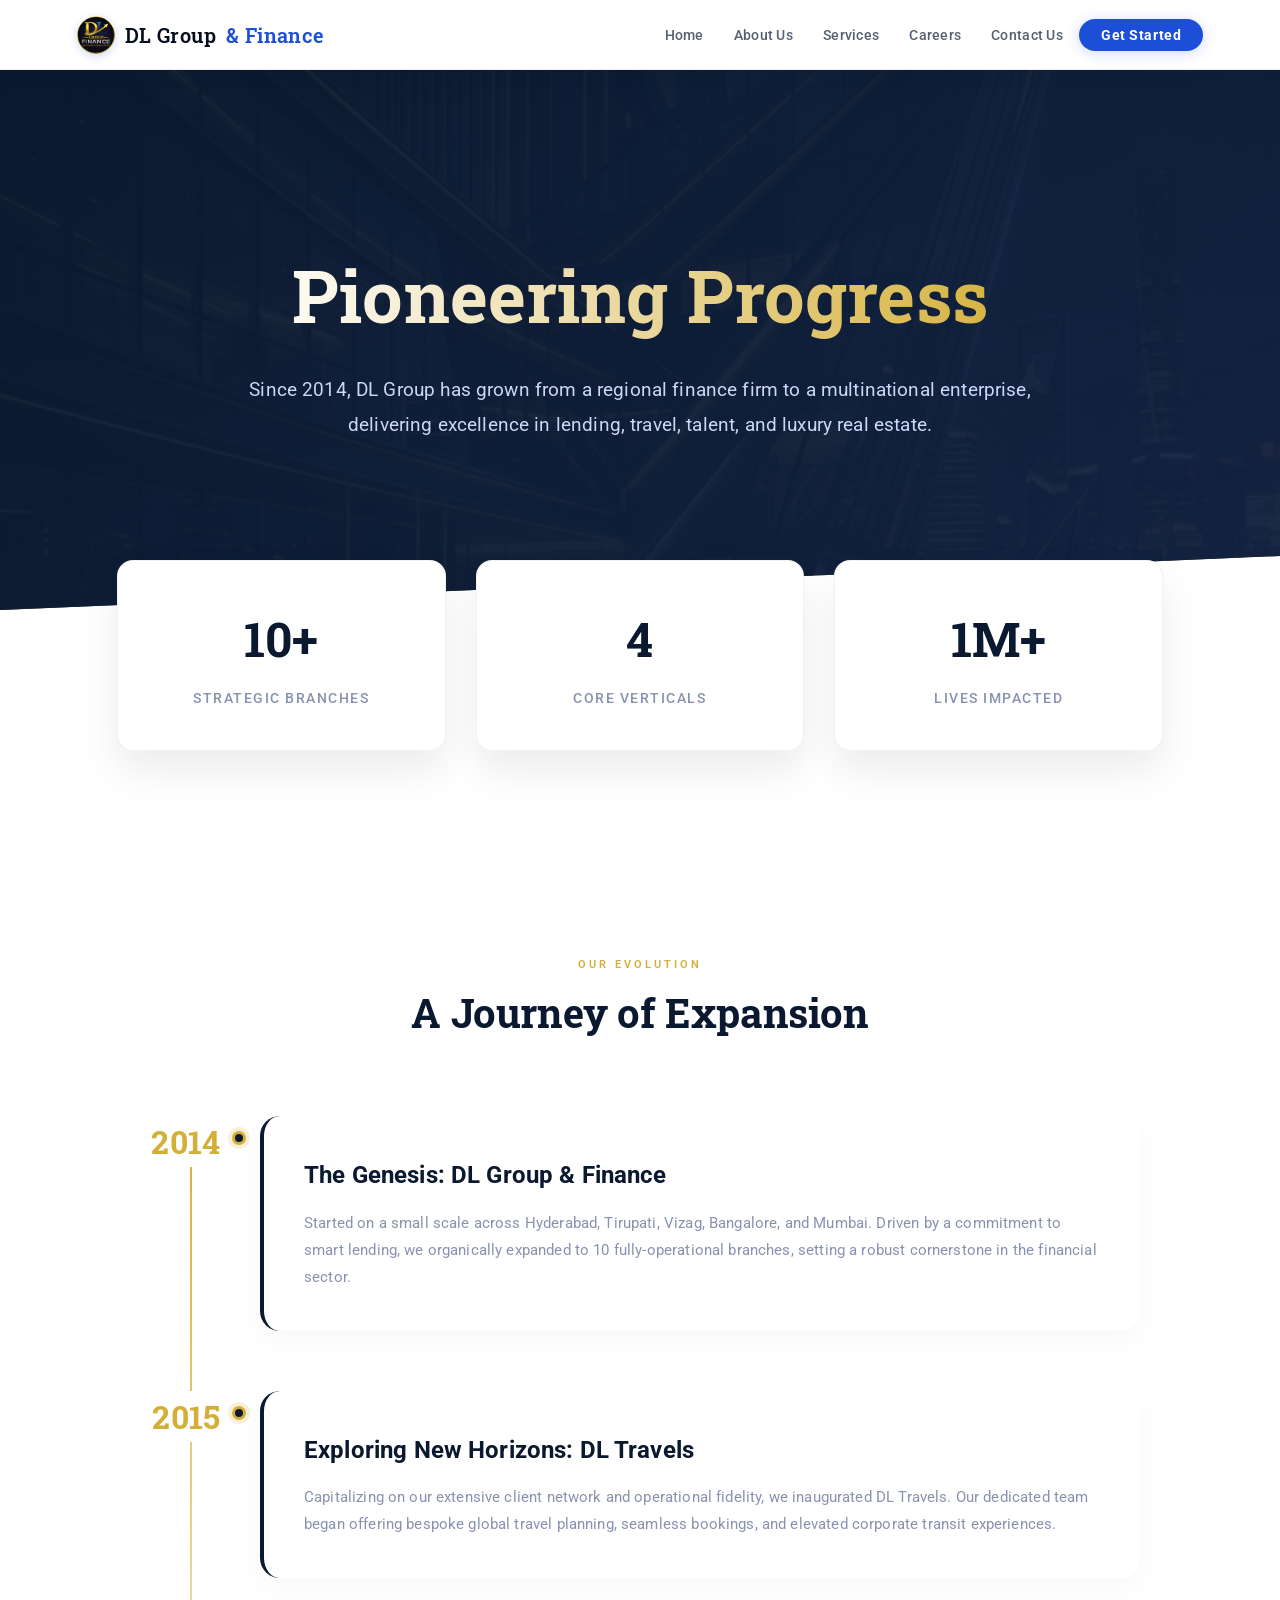
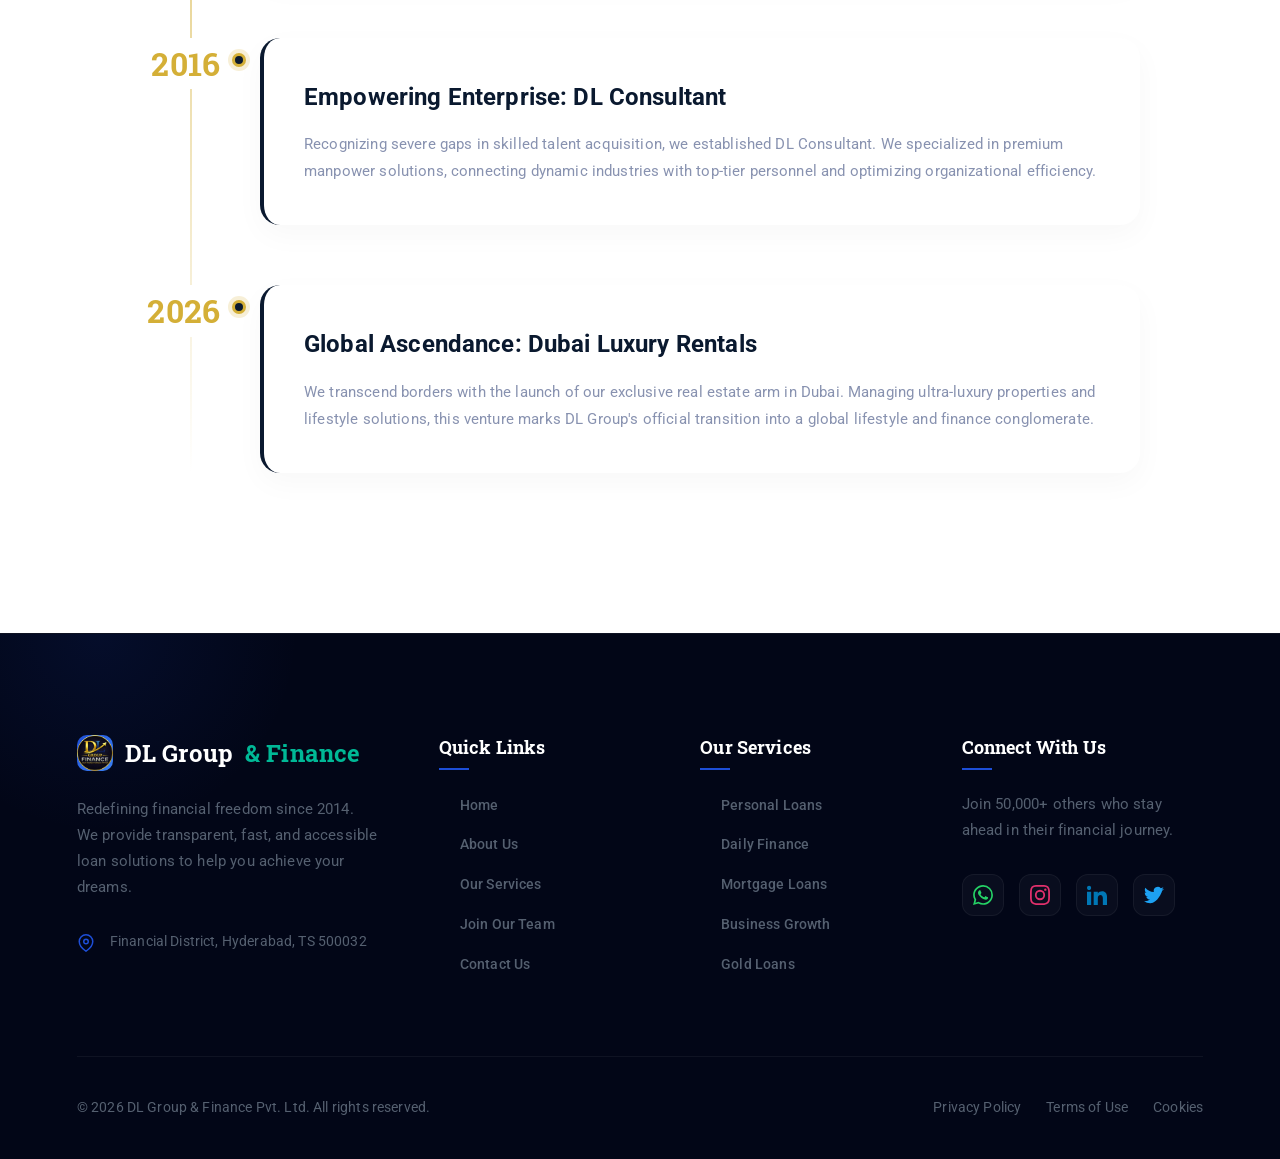
==== about.html @ 37308abe "Initial commit - Comprehensive UI/UX update and responsive fixes" ====
<!DOCTYPE html>
<html lang="en">

<head>
    <meta charset="UTF-8">
    <meta name="viewport" content="width=device-width, initial-scale=1.0">
    <title>About Us | DL Group & Finance</title>
    <link rel="stylesheet" href="style.css">
    <link
        href="https://fonts.googleapis.com/css2?family=Roboto:wght@300;400;500;700&family=Roboto+Slab:wght@300;400;500;600;700&display=swap"
        rel="stylesheet">
    <style>
        :root {
            --gold: #d4af37;
            --navy: #0a192f;
            --navy-light: #112240;
            --text-light: #ccd6f6;
            --text-muted: #8892b0;
        }

        html {
            overflow-x: hidden;
        }

        body {
            background-color: var(--surface);
            overflow-x: hidden;
            width: 100%;
            position: relative;
        }

        .hero-banner {
            position: relative;
            height: 60vh;
            min-height: 500px;
            background: linear-gradient(135deg, rgba(10, 25, 47, 0.95), rgba(17, 34, 64, 0.95)), url('hero-bg.jpg') no-repeat center center/cover;
            display: flex;
            align-items: center;
            justify-content: center;
            text-align: center;
            padding: 0 6%;
            clip-path: polygon(0 0, 100% 0, 100% 90%, 0 100%);
            overflow: hidden;
        }

        .hero-banner::after {
            content: '';
            position: absolute;
            bottom: -2px;
            left: 0;
            right: 0;
            height: 4px;
            background: linear-gradient(90deg, transparent, var(--gold), transparent);
        }

        .banner-content {
            max-width: 800px;
            z-index: 2;
        }

        .banner-title {
            font-family: 'Roboto Slab', serif;
            font-size: clamp(3rem, 6vw, 4.5rem);
            color: #fff;
            margin-bottom: 20px;
            opacity: 0;
            transform: translateY(30px);
            animation: fadeUp 1s ease 0.2s forwards;
            background: linear-gradient(to right, #fff, var(--gold));
            -webkit-background-clip: text;
            background-clip: text;
            -webkit-text-fill-color: transparent;
        }

        .banner-sub {
            font-size: 1.2rem;
            color: var(--text-light);
            line-height: 1.8;
            opacity: 0;
            transform: translateY(30px);
            animation: fadeUp 1s ease 0.4s forwards;
        }

        @keyframes fadeUp {
            to {
                opacity: 1;
                transform: translateY(0);
            }
        }

        .about-grid {
            max-width: 1200px;
            margin: -50px auto 100px;
            padding: 0 6%;
            display: grid;
            grid-template-columns: repeat(auto-fit, minmax(280px, 1fr));
            gap: 30px;
            position: relative;
            z-index: 10;
        }

        .stat-card {
            background: #fff;
            padding: 40px 30px;
            border-radius: 16px;
            box-shadow: 0 20px 40px rgba(0, 0, 0, 0.08);
            text-align: center;
            border: 1px solid rgba(0, 0, 0, 0.05);
            transition: all 0.4s cubic-bezier(0.175, 0.885, 0.32, 1.275);
            opacity: 0;
            transform: translateY(30px);
        }

        .stat-card.visible {
            opacity: 1;
            transform: translateY(0);
        }

        .stat-card:hover {
            transform: translateY(-10px);
            box-shadow: 0 30px 60px rgba(10, 25, 47, 0.15);
            border-color: var(--gold);
        }

        .stat-num {
            font-family: 'Roboto Slab', serif;
            font-size: 3rem;
            color: var(--navy);
            margin-bottom: 10px;
            font-weight: 700;
        }

        .stat-lbl {
            color: var(--text-muted);
            font-weight: 500;
            text-transform: uppercase;
            letter-spacing: 1.5px;
            font-size: 0.85rem;
        }

        .timeline-section {
            padding: 100px 6%;
            background: #fff;
            position: relative;
        }

        .sec-header {
            text-align: center;
            margin-bottom: 80px;
        }

        .sec-title {
            font-family: 'Roboto Slab', serif;
            font-size: 2.5rem;
            color: var(--navy);
            margin-bottom: 15px;
        }

        .modern-timeline {
            max-width: 1000px;
            margin: 0 auto;
            position: relative;
        }

        .modern-timeline::before {
            content: '';
            position: absolute;
            left: 50px;
            top: 0;
            height: 100%;
            width: 2px;
            background: linear-gradient(to bottom, var(--gold), transparent);
        }

        .tl-item {
            position: relative;
            margin-bottom: 60px;
            padding-left: 120px;
            opacity: 0;
            transform: translateX(-30px);
            transition: all 0.8s ease;
        }

        .tl-item.visible {
            opacity: 1;
            transform: translateX(0);
        }

        .tl-year {
            position: absolute;
            left: 0;
            top: 0;
            width: 100px;
            text-align: right;
            font-family: 'Roboto Slab', serif;
            font-size: 2rem;
            font-weight: 700;
            color: var(--gold);
            background: #fff;
            padding-right: 20px;
        }

        .tl-year::after {
            content: '';
            position: absolute;
            right: -6px;
            top: 15px;
            width: 14px;
            height: 14px;
            border-radius: 50%;
            background: var(--navy);
            border: 3px solid var(--gold);
            box-shadow: 0 0 0 4px rgba(212, 175, 55, 0.2);
            z-index: 2;
        }

        .tl-content {
            background: var(--surface);
            padding: 40px;
            border-radius: 20px;
            box-shadow: 0 10px 30px rgba(0, 0, 0, 0.03);
            border-left: 4px solid var(--navy);
            transition: all 0.3s ease;
        }

        .tl-content:hover {
            box-shadow: 0 20px 40px rgba(0, 0, 0, 0.08);
            transform: translateX(10px);
            background: #fff;
        }

        .tl-content h3 {
            color: var(--navy);
            font-size: 1.5rem;
            margin-top: 0;
            margin-bottom: 15px;
        }

        .tl-content p {
            color: var(--text-muted);
            line-height: 1.8;
            margin: 0;
        }

        @media screen and (max-width: 768px) {
            .modern-timeline::before {
                left: 20px;
            }

            .tl-item {
                padding-left: 60px;
            }

            .tl-year {
                font-size: 1.2rem;
                text-align: left;
                left: 50px;
                top: -30px;
                background: transparent;
                width: auto;
            }

            .tl-year::after {
                left: -36px;
                top: 5px;
            }

            .hero-banner {
                clip-path: none;
                min-height: 400px;
            }
        }

        @media (max-width: 600px) {
            .about-grid {
                padding: 0 15px;
                gap: 20px;
            }

            .stat-card {
                padding: 30px 20px;
            }

            .tl-content {
                padding: 25px 20px;
            }
        }

        /* Nav & Footer Specifics */
        nav {
            background: rgba(255, 255, 255, 0.98) !important;
            box-shadow: 0 4px 20px rgba(0, 0, 0, 0.05);
        }
    </style>
</head>

<body>
    <div id="loader" role="status" aria-label="Loading DL Group &amp; Finance">
        <div
            style="margin-bottom: 20px; width: 100px; height: 100px; border-radius: 50%; overflow: hidden; box-shadow: 0 0 20px rgba(0,0,0,0.5);">
            <img src="dl_logo_circle.png" alt="DL Logo" style="width: 100%; height: 100%; object-fit: cover;">
        </div>
        <div class="loader-mark">DL Group <span>&amp; Finance</span></div>
        <div class="loader-track">
            <div class="loader-fill"></div>
        </div>
    </div>

    <nav id="navbar">
        <a href="index.html" class="nav-logo">
            <div class="nav-logo-badge">
                <img src="dl_logo_circle.png" alt="DL Logo">
            </div>
            DL Group <span>&amp; Finance</span>
        </a>
        <ul class="nav-links">
            <li><a href="index.html">Home</a></li>
            <li><a href="about.html">About Us</a></li>
            <li><a href="services.html">Services</a></li>
            <li><a href="careers.html">Careers</a></li>
            <li><a href="contact.html">Contact Us</a></li>
            <li><a href="contact.html" class="nav-cta">Get Started</a></li>
        </ul>
        <button class="hamburger" id="hamburger" aria-label="Toggle menu">
            <span></span><span></span><span></span>
        </button>
    </nav>
    <div class="mobile-menu" id="mobileMenu">
        <a href="index.html">Home</a>
        <a href="about.html">About Us</a>
        <a href="services.html">Services</a>
        <a href="careers.html">Careers</a>
        <a href="contact.html">Contact Us</a>
    </div>

    <header class="hero-banner">
        <div class="banner-content">
            <h1 class="banner-title">Pioneering Progress</h1>
            <p class="banner-sub">Since 2014, DL Group has grown from a regional finance firm to a multinational
                enterprise, delivering excellence in lending, travel, talent, and luxury real estate.</p>
        </div>
    </header>

    <div class="about-grid">
        <div class="stat-card reveal" style="transition-delay: 0.1s;">
            <div class="stat-num">10+</div>
            <div class="stat-lbl">Strategic Branches</div>
        </div>
        <div class="stat-card reveal" style="transition-delay: 0.2s;">
            <div class="stat-num">4</div>
            <div class="stat-lbl">Core Verticals</div>
        </div>
        <div class="stat-card reveal" style="transition-delay: 0.3s;">
            <div class="stat-num">1M+</div>
            <div class="stat-lbl">Lives Impacted</div>
        </div>
    </div>

    <section class="timeline-section">
        <div class="sec-header reveal">
            <span class="eyebrow" style="color: var(--gold); font-weight: 600; text-transform: uppercase;">Our
                Evolution</span>
            <h2 class="sec-title">A Journey of Expansion</h2>
        </div>

        <div class="modern-timeline">
            <div class="tl-item reveal">
                <div class="tl-year">2014</div>
                <div class="tl-content">
                    <h3>The Genesis: DL Group & Finance</h3>
                    <p>Started on a small scale across Hyderabad, Tirupati, Vizag, Bangalore, and Mumbai. Driven by a
                        commitment to smart lending, we organically expanded to 10 fully-operational branches, setting a
                        robust cornerstone in the financial sector.</p>
                </div>
            </div>

            <div class="tl-item reveal">
                <div class="tl-year">2015</div>
                <div class="tl-content">
                    <h3>Exploring New Horizons: DL Travels</h3>
                    <p>Capitalizing on our extensive client network and operational fidelity, we inaugurated DL Travels.
                        Our dedicated team began offering bespoke global travel planning, seamless bookings, and
                        elevated corporate transit experiences.</p>
                </div>
            </div>

            <div class="tl-item reveal">
                <div class="tl-year">2016</div>
                <div class="tl-content">
                    <h3>Empowering Enterprise: DL Consultant</h3>
                    <p>Recognizing severe gaps in skilled talent acquisition, we established DL Consultant. We
                        specialized in premium manpower solutions, connecting dynamic industries with top-tier personnel
                        and optimizing organizational efficiency.</p>
                </div>
            </div>

            <div class="tl-item reveal">
                <div class="tl-year">2026</div>
                <div class="tl-content">
                    <h3>Global Ascendance: Dubai Luxury Rentals</h3>
                    <p>We transcend borders with the launch of our exclusive real estate arm in Dubai. Managing
                        ultra-luxury properties and lifestyle solutions, this venture marks DL Group's official
                        transition into a global lifestyle and finance conglomerate.</p>
                </div>
            </div>
        </div>
    </section>

    <footer id="main-footer">
        <div class="footer-grid">
            <!-- Column 1: Company -->
            <div class="footer-col">
                <a href="index.html" class="footer-logo">
                    <div class="footer-logo-icon">
                        <img src="dl_logo_circle.png" alt="Logo"
                            style="width:100%; height:100%; border-radius:50%; object-fit:cover;">
                    </div>
                    DL Group <span>&amp; Finance</span>
                </a>
                <p class="footer-desc">Redefining financial freedom since 2014. We provide transparent, fast, and
                    accessible loan solutions to help you achieve your dreams.</p>
                <div class="footer-contact">
                    <div class="c-item">
                        <svg class="c-icon" width="18" height="18" fill="none" stroke="currentColor" stroke-width="2"
                            viewBox="0 0 24 24">
                            <path d="M21 10c0 7-9 13-9 13s-9-6-9-13a9 9 0 0 1 18 0z" />
                            <circle cx="12" cy="10" r="3" />
                        </svg>
                        <p class="c-text">Financial District, Hyderabad, TS 500032</p>
                    </div>
                </div>
            </div>

            <!-- Column 2: Quick Links -->
            <div class="footer-col">
                <h4 class="footer-h4">Quick Links</h4>
                <ul class="footer-nav">
                    <li><a href="index.html">Home</a></li>
                    <li><a href="about.html">About Us</a></li>
                    <li><a href="services.html">Our Services</a></li>
                    <li><a href="careers.html">Join Our Team</a></li>
                    <li><a href="contact.html">Contact Us</a></li>
                </ul>
            </div>

            <!-- Column 3: Services -->
            <div class="footer-col">
                <h4 class="footer-h4">Our Services</h4>
                <ul class="footer-nav">
                    <li><a href="services.html">Personal Loans</a></li>
                    <li><a href="services.html">Daily Finance</a></li>
                    <li><a href="services.html">Mortgage Loans</a></li>
                    <li><a href="services.html">Business Growth</a></li>
                    <li><a href="services.html">Gold Loans</a></li>
                </ul>
            </div>

            <!-- Column 4: Stay Connected -->
            <div class="footer-col">
                <h4 class="footer-h4">Connect With Us</h4>
                <p class="footer-desc">Join 50,000+ others who stay ahead in their financial journey.</p>
                <div class="footer-social">
                    <a href="https://wa.me/919990000000" target="_blank" aria-label="WhatsApp"
                        style="color: #25D366;"><svg width="20" height="20" fill="currentColor" viewBox="0 0 24 24">
                            <path
                                d="M17.472 14.382c-.297-.149-1.758-.867-2.03-.967-.273-.099-.471-.148-.67.15-.197.297-.767.966-.94 1.164-.173.199-.347.223-.644.075-.297-.15-1.255-.463-2.39-1.475-.883-.788-1.48-1.761-1.653-2.059-.173-.297-.018-.458.13-.606.134-.133.298-.347.446-.52.149-.174.198-.298.298-.497.099-.198.05-.371-.025-.52-.075-.149-.669-1.612-.916-2.207-.242-.579-.487-.5-.669-.51-.173-.008-.371-.01-.57-.01-.198 0-.52.074-.792.372-.272.297-1.04 1.016-1.04 2.479 0 1.462 1.065 2.875 1.213 3.074.149.198 2.096 3.2 5.077 4.487.709.306 1.262.489 1.694.625.712.227 1.36.195 1.871.118.571-.085 1.758-.719 2.006-1.413.248-.694.248-1.289.173-1.413-.074-.124-.272-.198-.57-.347m-5.421 7.403h-.004a9.87 9.87 0 01-5.031-1.378l-.361-.214-3.741.982.998-3.648-.235-.374a9.86 9.86 0 01-1.51-5.26c.001-5.45 4.436-9.884 9.888-9.884 2.64 0 5.122 1.03 6.988 2.898a9.825 9.825 0 012.893 6.994c-.003 5.45-4.437 9.884-9.885 9.884m8.413-18.297A11.815 11.815 0 0012.05 0C5.495 0 .16 5.335.157 11.892c0 2.096.547 4.142 1.588 5.945L.057 24l6.305-1.654a11.882 11.882 0 005.683 1.448h.005c6.554 0 11.89-5.335 11.893-11.893a11.821 11.821 0 00-3.48-8.413z" />
                        </svg></a>
                    <a href="https://instagram.com/dlfinance" target="_blank" aria-label="Instagram"
                        style="color: #E1306C;"><svg width="20" height="20" fill="currentColor" viewBox="0 0 24 24">
                            <path
                                d="M12 2.163c3.204 0 3.584.012 4.85.07 3.252.148 4.771 1.691 4.919 4.919.058 1.265.069 1.645.069 4.849 0 3.205-.012 3.584-.069 4.849-.149 3.225-1.664 4.771-4.919 4.919-1.266.058-1.644.07-4.85.07-3.204 0-3.584-.012-4.849-.07-3.26-.149-4.771-1.699-4.919-4.92-.058-1.265-.07-1.644-.07-4.849 0-3.204.013-3.583.07-4.849.149-3.227 1.664-4.771 4.919-4.919 1.266-.057 1.645-.069 4.849-.069zM12 0C8.741 0 8.333.014 7.053.072 2.695.272.273 2.69.073 7.052.014 8.333 0 8.741 0 12c0 3.259.014 3.668.072 4.948.203 4.358 2.618 6.78 6.98 6.98C8.333 23.986 8.741 24 12 24c3.259 0 3.668-.014 4.948-.072 4.354-.2 6.782-2.618 6.979-6.98.059-1.28.073-1.689.073-4.948 0-3.259-.014-3.667-.072-4.947-.196-4.354-2.617-6.78-6.979-6.98C15.668.014 15.259 0 12 0zm0 5.838a6.162 6.162 0 100 12.324 6.162 6.162 0 000-12.324zM12 16a4 4 0 110-8 4 4 0 010 8zm6.406-11.845a1.44 1.44 0 100 2.881 1.44 1.44 0 000-2.88z" />
                        </svg></a>
                    <a href="https://linkedin.com/company/dl-group-finance" target="_blank" aria-label="LinkedIn"
                        style="color: #0077b5;"><svg width="20" height="20" fill="currentColor" viewBox="0 0 24 24">
                            <path
                                d="M4.98 3.5c0 1.381-1.11 2.5-2.48 2.5s-2.48-1.119-2.48-2.5c0-1.38 1.11-2.5 2.48-2.5s2.48 1.12 2.48 2.5zm.02 4.5h-5v16h5v-16zm7.982 0h-4.968v16h4.969v-8.399c0-4.67 6.029-5.052 6.029 0v8.399h4.988v-10.131c0-7.88-8.922-7.593-11.018-3.714v-2.155z" />
                        </svg></a>
                    <a href="https://twitter.com/dlfinance" target="_blank" aria-label="Twitter"
                        style="color: #1DA1F2;"><svg width="20" height="20" fill="currentColor" viewBox="0 0 24 24">
                            <path
                                d="M23.953 4.57a10 10 0 01-2.825.775 4.958 4.958 0 002.163-2.723c-.951.555-2.005.959-3.127 1.184a4.92 4.92 0 00-8.384 4.482C7.69 8.095 4.067 6.13 1.64 3.162a4.822 4.822 0 00-.666 2.475c0 1.71.87 3.213 2.188 4.096a4.904 4.904 0 01-2.228-.616v.06a4.923 4.923 0 003.946 4.827 4.996 4.996 0 01-2.212.085 4.936 4.936 0 004.604 3.417 9.867 9.867 0 01-6.102 2.105c-.39 0-.779-.023-1.17-.067a13.995 13.995 0 007.557 2.209c9.053 0 13.998-13.985 13.998-13.985 0-.21 0-.42-.015-.63A9.935 9.935 0 0024 4.59z" />
                        </svg></a>
                </div>
            </div>
        </div>

        <div class="footer-bottom">
            <span class="footer-copy">© 2026 DL Group &amp; Finance Pvt. Ltd. All rights reserved.</span>
            <div class="footer-legal">
                <a href="#">Privacy Policy</a>
                <a href="#">Terms of Use</a>
                <a href="#">Cookies</a>
            </div>
        </div>
    </footer>

    <script>
        window.addEventListener('load', () => { setTimeout(() => document.getElementById('loader').classList.add('hidden'), 800); });

        const hamburger = document.getElementById('hamburger');
        const mobileMenu = document.getElementById('mobileMenu');
        hamburger.addEventListener('click', () => {
            const open = mobileMenu.classList.toggle('open');
            hamburger.classList.toggle('open', open);
        });

        const revealObs = new IntersectionObserver((entries, obs) => {
            entries.forEach(e => {
                if (e.isIntersecting) {
                    e.target.classList.add('visible');
                    obs.unobserve(e.target);
                }
            });
        }, { threshold: 0.15, rootMargin: "0px 0px -50px 0px" });

        document.querySelectorAll('.reveal').forEach(el => revealObs.observe(el));

        window.addEventListener('scroll', () => {
            document.getElementById('navbar').classList.toggle('scrolled', window.scrollY > 10);
        });
    </script>
</body>

</html>
---- style.css ----
:root {
            --ink: #060d1e;
            --ink-60: rgba(6, 13, 30, 0.6);
            --ink-35: rgba(6, 13, 30, 0.35);
            --slate: #556070;
            --sky: #eef3ff;
            --primary: #1d4ed8;
            --primary-dark: #1539b8;
            --primary-glow: rgba(29, 78, 216, 0.22);
            --accent: #00b896;
            --surface: #ffffff;
            --surface-2: #f7f9ff;
            --surface-3: #f1f4fb;
            --border: rgba(29, 78, 216, 0.1);
            --border-subtle: rgba(6, 13, 30, 0.07);
            --shadow-xs: 0 1px 4px rgba(6, 13, 30, 0.05);
            --shadow-sm: 0 2px 12px rgba(6, 13, 30, 0.07);
            --shadow-md: 0 8px 36px rgba(6, 13, 30, 0.10);
            --shadow-lg: 0 20px 64px rgba(6, 13, 30, 0.13);
            --shadow-xl: 0 32px 96px rgba(6, 13, 30, 0.16);
            --radius: 20px;
            --radius-sm: 13px;
            --radius-xs: 8px;
        }

        *,
        *::before,
        *::after {
            box-sizing: border-box;
            margin: 0;
            padding: 0;
        }

        html {
            scroll-behavior: smooth;
            -webkit-font-smoothing: antialiased;
            text-rendering: optimizeLegibility;
            overflow-x: hidden;
        }

        body {
            font-family: 'Roboto', sans-serif;
            color: var(--ink);
            background: var(--surface);
            overflow-x: hidden;
            width: 100%;
            line-height: 1.6;
            font-size: 15px;
            font-weight: 400;
            letter-spacing: 0.01em;
            position: relative;
        }

        /* ════════════════════════════════════
     LOADER
  ════════════════════════════════════ */
        #loader {
            position: fixed;
            inset: 0;
            z-index: 9999;
            background: linear-gradient(148deg, #05112e 0%, #0d2770 52%, #0a4898 100%);
            display: flex;
            flex-direction: column;
            align-items: center;
            justify-content: center;
            gap: 28px;
            transition: opacity 0.8s cubic-bezier(.4, 0, .2, 1), visibility 0.8s;
        }

        #loader.hidden {
            opacity: 0;
            visibility: hidden;
        }

        .loader-mark {
            font-family: 'Roboto Slab', serif;
            font-size: 2.2rem;
            font-weight: 500;
            color: #fff;
            letter-spacing: 0.02em;
            opacity: 0;
            animation: riseUp 0.65s 0.2s cubic-bezier(.4, 0, .2, 1) forwards;
        }

        .loader-mark span {
            color: var(--accent);
        }

        .loader-track {
            width: 148px;
            height: 2px;
            background: rgba(255, 255, 255, 0.1);
            border-radius: 2px;
            overflow: hidden;
            opacity: 0;
            animation: riseUp 0.5s 0.45s forwards;
        }

        .loader-fill {
            height: 100%;
            width: 0;
            border-radius: 2px;
            background: linear-gradient(90deg, var(--accent) 0%, #60a5fa 100%);
            animation: fillBar 1.15s 0.55s cubic-bezier(.4, 0, .2, 1) forwards;
        }

        @keyframes fillBar {
            to {
                width: 100%;
            }
        }

        @keyframes riseUp {
            from {
                opacity: 0;
                transform: translateY(10px);
            }

            to {
                opacity: 1;
                transform: translateY(0);
            }
        }

        /* ════════════════════════════════════
     NAVIGATION
  ════════════════════════════════════ */
        nav {
            position: sticky;
            top: 0;
            z-index: 200;
            background: rgba(255, 255, 255, 0.86);
            backdrop-filter: blur(24px) saturate(180%);
            -webkit-backdrop-filter: blur(24px) saturate(180%);
            border-bottom: 1px solid var(--border-subtle);
            padding: 0 6%;
            display: flex;
            align-items: center;
            justify-content: space-between;
            height: 70px;
            transition: box-shadow 0.3s ease, background 0.3s;
        }

        nav.scrolled {
            background: rgba(255, 255, 255, 0.96);
            box-shadow: 0 4px 28px rgba(6, 13, 30, 0.07);
        }

        .nav-logo {
            font-family: 'Roboto Slab', serif;
            font-size: 1.25rem;
            font-weight: 600;
            color: var(--ink);
            text-decoration: none;
            letter-spacing: 0.02em;
            display: flex;
            align-items: center;
            gap: 10px;
        }

        .nav-logo-badge {
            width: 38px;
            height: 38px;
            border-radius: 50%;
            overflow: hidden;
            flex-shrink: 0;
            box-shadow: 0 2px 8px var(--primary-glow);
        }

        .nav-logo-badge img {
            width: 100%;
            height: 100%;
            object-fit: cover;
            display: block;
        }

        .nav-logo span {
            color: var(--primary);
        }

        .nav-links {
            display: flex;
            align-items: center;
            gap: 2px;
            list-style: none;
        }

        .nav-links a {
            text-decoration: none;
            color: var(--slate);
            font-size: 0.875rem;
            font-weight: 500;
            padding: 7px 14px;
            border-radius: var(--radius-xs);
            transition: color 0.2s, background 0.2s;
            letter-spacing: 0.02em;
        }

        .nav-links a:hover {
            color: var(--primary);
            background: var(--sky);
        }

        .nav-cta {
            background: var(--primary) !important;
            color: #fff !important;
            padding: 8px 22px !important;
            border-radius: 100px !important;
            font-weight: 700 !important;
            letter-spacing: 0.04em !important;
            box-shadow: 0 2px 14px var(--primary-glow);
            transition: background 0.2s, transform 0.2s, box-shadow 0.2s !important;
        }

        .nav-cta:hover {
            background: var(--primary-dark) !important;
            transform: translateY(-1px) !important;
            box-shadow: 0 6px 22px rgba(29, 78, 216, 0.35) !important;
        }

        .hamburger {
            display: none;
            flex-direction: column;
            gap: 5px;
            cursor: pointer;
            background: none;
            border: none;
            padding: 5px;
        }

        .hamburger span {
            display: block;
            width: 22px;
            height: 1.5px;
            background: var(--ink);
            border-radius: 2px;
            transition: transform 0.28s, opacity 0.28s;
        }

        .hamburger.open span:nth-child(1) {
            transform: translateY(6.5px) rotate(45deg);
        }

        .hamburger.open span:nth-child(2) {
            opacity: 0;
        }

        .hamburger.open span:nth-child(3) {
            transform: translateY(-6.5px) rotate(-45deg);
        }

        .mobile-menu {
            display: none;
            position: fixed;
            top: 70px;
            left: 0;
            right: 0;
            background: rgba(255, 255, 255, 0.98);
            backdrop-filter: blur(24px);
            border-bottom: 1px solid var(--border-subtle);
            padding: 10px 6% 22px;
            flex-direction: column;
            gap: 2px;
            z-index: 199;
            animation: slideDown 0.22s ease;
        }

        .mobile-menu.open {
            display: flex;
        }

        .mobile-menu a {
            text-decoration: none;
            color: var(--slate);
            font-size: 0.95rem;
            font-weight: 500;
            padding: 11px 14px;
            border-radius: var(--radius-xs);
            transition: color 0.2s, background 0.2s;
            letter-spacing: 0.02em;
        }

        .mobile-menu a:hover {
            color: var(--primary);
            background: var(--sky);
        }

        .mobile-menu .nav-cta {
            background: var(--primary) !important;
            color: #fff !important;
            text-align: center;
            margin-top: 8px;
            border-radius: 100px !important;
        }

        @keyframes slideDown {
            from {
                opacity: 0;
                transform: translateY(-6px);
            }

            to {
                opacity: 1;
                transform: translateY(0);
            }
        }

        /* ════════════════════════════════════
     HERO
  ════════════════════════════════════ */
        #home {
            background: linear-gradient(rgba(0, 0, 0, 0.7), rgba(0, 0, 0, 0.7)), url('hero-bg-premium.png') no-repeat center center/cover;
            position: relative;
            overflow: hidden;
        }

        #home::before {
            content: '';
            position: absolute;
            inset: 0;
            background-image:
                linear-gradient(rgba(29, 78, 216, 0.03) 1px, transparent 1px),
                linear-gradient(90deg, rgba(29, 78, 216, 0.03) 1px, transparent 1px);
            background-size: 52px 52px;
            pointer-events: none;
        }

        .hero-orb {
            position: absolute;
            border-radius: 50%;
            pointer-events: none;
            filter: blur(100px);
        }

        .orb-1 {
            width: 700px;
            height: 700px;
            background: radial-gradient(circle, rgba(29, 78, 216, 0.09) 0%, transparent 65%);
            top: -200px;
            right: -130px;
        }

        .orb-2 {
            width: 460px;
            height: 460px;
            background: radial-gradient(circle, rgba(0, 184, 150, 0.07) 0%, transparent 65%);
            bottom: -110px;
            left: 1%;
        }

        .hero-inner {
            max-width: 1200px;
            margin: 0 auto;
            width: 100%;
            display: grid;
            grid-template-columns: 1fr 1fr;
            gap: 80px;
            align-items: center;
            position: relative;
        }

        .hero-pill {
            display: inline-flex;
            align-items: center;
            gap: 9px;
            background: #fff;
            color: var(--primary);
            font-size: 0.72rem;
            font-weight: 700;
            letter-spacing: 0.8px;
            text-transform: uppercase;
            padding: 5px 14px 5px 7px;
            border-radius: 100px;
            border: 1px solid var(--border);
            margin-bottom: 30px;
            box-shadow: var(--shadow-xs);
            opacity: 0;
            animation: riseUp 0.65s 0.3s forwards;
        }

        .hero-pill-dot {
            width: 24px;
            height: 24px;
            border-radius: 100px;
            background: linear-gradient(135deg, var(--primary), #60a5fa);
            display: flex;
            align-items: center;
            justify-content: center;
        }

        .hero-pill-dot svg {
            color: #fff;
        }

        .hero-title {
            font-family: 'Roboto Slab', serif;
            font-size: clamp(2.8rem, 5vw, 4.4rem);
            line-height: 1.1;
            letter-spacing: -0.01em;
            font-weight: 700;
            color: #fff;
            margin-bottom: 24px;
            opacity: 0;
            animation: riseUp 0.65s 0.44s forwards;
        }

        .hero-title em {
            font-style: normal;
            font-weight: 300;
            background: linear-gradient(125deg, #1d4ed8 30%, #38bdf8 100%);
            -webkit-background-clip: text;
            -webkit-text-fill-color: transparent;
            background-clip: text;
        }

        .hero-sub {
            font-size: 1rem;
            font-weight: 300;
            color: #f1f5f9;
            line-height: 1.82;
            max-width: 450px;
            margin-bottom: 42px;
            opacity: 0;
            animation: riseUp 0.65s 0.58s forwards;
            letter-spacing: 0.01em;
        }

        .hero-actions {
            display: flex;
            gap: 14px;
            flex-wrap: wrap;
            opacity: 0;
            animation: riseUp 0.65s 0.72s forwards;
        }

        .btn-primary {
            display: inline-flex;
            align-items: center;
            gap: 9px;
            background: var(--primary);
            color: #fff;
            font-family: 'Roboto', sans-serif;
            font-weight: 700;
            font-size: 0.875rem;
            letter-spacing: 0.05em;
            text-transform: uppercase;
            padding: 14px 28px;
            border-radius: 100px;
            text-decoration: none;
            border: none;
            cursor: pointer;
            transition: transform 0.22s, box-shadow 0.22s, background 0.22s;
            box-shadow: 0 4px 22px var(--primary-glow);
        }

        .btn-primary:hover {
            background: var(--primary-dark);
            transform: translateY(-2px);
            box-shadow: 0 8px 32px rgba(29, 78, 216, 0.34);
        }

        .btn-primary .arr {
            transition: transform 0.22s;
        }

        .btn-primary:hover .arr {
            transform: translateX(3px);
        }

        .btn-ghost {
            display: inline-flex;
            align-items: center;
            gap: 9px;
            background: transparent;
            color: var(--ink);
            font-family: 'Roboto', sans-serif;
            font-weight: 500;
            font-size: 0.875rem;
            letter-spacing: 0.03em;
            padding: 13px 24px;
            border-radius: 100px;
            border: 1.5px solid var(--border-subtle);
            text-decoration: none;
            cursor: pointer;
            transition: border-color 0.22s, color 0.22s, background 0.22s, transform 0.22s;
        }

        .btn-ghost:hover {
            border-color: var(--primary);
            color: var(--primary);
            background: var(--sky);
            transform: translateY(-2px);
        }

        .hero-trust {
            display: flex;
            align-items: center;
            gap: 18px;
            margin-top: 52px;
            opacity: 0;
            animation: riseUp 0.65s 0.86s forwards;
        }

        .trust-div {
            width: 1px;
            height: 30px;
            background: var(--border-subtle);
        }

        .trust-item {
            display: flex;
            flex-direction: column;
            gap: 2px;
        }

        .trust-val {
            font-family: 'Roboto Slab', serif;
            font-size: 1.65rem;
            font-weight: 600;
            color: #fff;
            line-height: 1;
            letter-spacing: -0.01em;
        }

        .trust-lbl {
            font-size: 0.7rem;
            color: #e2e8f0;
            font-weight: 500;
            letter-spacing: 0.03em;
            text-transform: uppercase;
        }

        /* ─ Logo showcase ─ */
        .hero-visual {
            position: relative;
            opacity: 0;
            animation: slideInRight 0.75s 0.5s cubic-bezier(.4, 0, .2, 1) forwards;
        }

        @keyframes slideInRight {
            from {
                opacity: 0;
                transform: translateX(36px);
            }

            to {
                opacity: 1;
                transform: translateX(0);
            }
        }

        .logo-showcase {
            display: flex;
            align-items: center;
            justify-content: center;
            position: relative;
            aspect-ratio: 1;
            max-width: 460px;
            margin: 0 auto;
        }

        /* Outer glow rings */
        .logo-ring {
            position: absolute;
            border-radius: 50%;
            border: 1px solid;
            pointer-events: none;
        }

        .logo-ring-1 {
            width: 105%;
            height: 105%;
            border-color: rgba(29, 78, 216, 0.12);
            animation: ringPulse 4s ease-in-out infinite;
        }

        .logo-ring-2 {
            width: 120%;
            height: 120%;
            border-color: rgba(29, 78, 216, 0.07);
            animation: ringPulse 4s 0.6s ease-in-out infinite;
        }

        .logo-ring-3 {
            width: 135%;
            height: 135%;
            border-color: rgba(29, 78, 216, 0.04);
            border-style: dashed;
            animation: ringRotate 30s linear infinite;
        }

        @keyframes ringPulse {

            0%,
            100% {
                transform: scale(1);
                opacity: 1;
            }

            50% {
                transform: scale(1.03);
                opacity: 0.6;
            }
        }

        @keyframes ringRotate {
            from {
                transform: rotate(0deg);
            }

            to {
                transform: rotate(360deg);
            }
        }

        /* Orbital dots */
        .orbit-dot {
            position: absolute;
            width: 10px;
            height: 10px;
            border-radius: 50%;
            background: var(--primary);
            box-shadow: 0 0 12px var(--primary-glow);
        }

        .orbit-dot-1 {
            top: 8%;
            right: 18%;
            width: 8px;
            height: 8px;
            background: var(--accent);
            box-shadow: 0 0 12px rgba(0, 184, 150, 0.4);
            animation: floatA 3s ease-in-out infinite;
        }

        .orbit-dot-2 {
            bottom: 12%;
            left: 10%;
            width: 6px;
            height: 6px;
            animation: floatB 3.5s ease-in-out infinite;
        }

        .orbit-dot-3 {
            top: 44%;
            left: 2%;
            width: 5px;
            height: 5px;
            background: #60a5fa;
            box-shadow: 0 0 10px rgba(96, 165, 250, 0.4);
            animation: floatA 4s 0.5s ease-in-out infinite;
        }

        /* The logo image */
        .logo-img-wrapper {
            width: 85%;
            height: 85%;
            border-radius: 50%;
            overflow: hidden;
            position: relative;
            z-index: 2;
            box-shadow:
                0 0 0 6px rgba(29, 78, 216, 0.08),
                0 0 0 14px rgba(29, 78, 216, 0.04),
                0 20px 60px rgba(6, 13, 30, 0.18),
                0 0 80px rgba(29, 78, 216, 0.12);
            animation: logoFloat 5s ease-in-out infinite;
        }

        @keyframes logoFloat {

            0%,
            100% {
                transform: translateY(0);
            }

            50% {
                transform: translateY(-10px);
            }
        }

        .logo-img-wrapper img {
            width: 100%;
            height: 100%;
            object-fit: cover;
            display: block;
        }

        .float-widget {
            position: absolute;
            background: #fff;
            border-radius: 16px;
            padding: 13px 17px;
            display: flex;
            align-items: center;
            gap: 12px;
            box-shadow: var(--shadow-lg);
            border: 1px solid var(--border-subtle);
        }

        .fw-1 {
            bottom: -22px;
            left: -28px;
            animation: floatA 4s ease-in-out infinite;
        }

        .fw-2 {
            top: -22px;
            right: -24px;
            animation: floatB 4.8s ease-in-out infinite;
        }

        @keyframes floatA {

            0%,
            100% {
                transform: translateY(0)
            }

            50% {
                transform: translateY(-9px)
            }
        }

        @keyframes floatB {

            0%,
            100% {
                transform: translateY(0)
            }

            50% {
                transform: translateY(9px)
            }
        }

        .fi {
            width: 40px;
            height: 40px;
            border-radius: 12px;
            display: flex;
            align-items: center;
            justify-content: center;
            flex-shrink: 0;
        }

        .ft {
            display: flex;
            flex-direction: column;
            gap: 2px;
        }

        .ft-lbl {
            font-size: 0.66rem;
            color: var(--slate);
            font-weight: 500;
            letter-spacing: 0.03em;
            text-transform: uppercase;
        }

        .ft-val {
            font-size: 0.88rem;
            font-weight: 700;
            color: var(--ink);
            letter-spacing: 0.01em;
        }

        .ft-val.green {
            color: #059669;
        }

        /* ════════════════════════════════════
     ABOUT
  ════════════════════════════════════ */
        /* ════════════════════════════════════
           CORE SERVICES (INDEX)
        ════════════════════════════════════ */
        #core-services {
            background-color: var(--surface-2);
            position: relative;
            z-index: 1;
        }

        #core-services::before {
            content: '';
            position: absolute;
            top: 0;
            left: 0;
            right: 0;
            bottom: 0;
            background-image: url("data:image/svg+xml,%3Csvg width='60' height='60' viewBox='0 0 60 60' xmlns='http://www.w3.org/2000/svg'%3E%3Cg fill='none' fill-rule='evenodd'%3E%3Cg fill='%231d4ed8' fill-opacity='0.02'%3E%3Cpath d='M36 34v-4h-2v4h-4v2h4v4h2v-4h4v-2h-4zm0-30V0h-2v4h-4v2h4v4h2V6h4V4h-4zM6 34v-4H4v4H0v2h4v4h2v-4h4v-2H6zM6 4V0H4v4H0v2h4v4h2V6h4V4H6z'/%3E%3C/g%3E%3C/g%3E%3C/svg%3E");
            z-index: -1;
        }

        .core-card {
            background: #fff;
            padding: 40px;
            border-radius: var(--radius);
            border: 1px solid var(--border-subtle);
            border-top: 4px solid var(--primary);
            transition: all 0.4s cubic-bezier(0.165, 0.84, 0.44, 1);
            display: flex;
            flex-direction: column;
            gap: 20px;
            position: relative;
            overflow: hidden;
            box-shadow: var(--shadow-sm);
        }

        .core-card:nth-child(2) {
            border-top-color: var(--accent);
        }

        .core-card:nth-child(3) {
            border-top-color: #60a5fa;
        }

        .core-card:hover {
            transform: translateY(-10px);
            box-shadow: var(--shadow-xl);
            border-color: var(--primary-glow);
        }

        .core-icon {
            width: 60px;
            height: 60px;
            background: var(--sky);
            color: var(--primary);
            border-radius: var(--radius-sm);
            display: flex;
            align-items: center;
            justify-content: center;
            transition: all 0.3s ease;
        }

        .core-card:hover .core-icon {
            background: var(--primary);
            color: #fff;
            transform: scale(1.1);
        }

        .core-card h3 {
            font-family: 'Roboto Slab', serif;
            font-size: 1.5rem;
            font-weight: 600;
            color: var(--ink);
        }

        .core-card p {
            color: var(--slate);
            font-size: 0.95rem;
            line-height: 1.6;
            margin: 0;
        }

        .core-link {
            margin-top: auto;
            text-decoration: none;
            color: var(--primary);
            font-weight: 700;
            font-size: 0.9rem;
            display: flex;
            align-items: center;
            gap: 8px;
            transition: gap 0.3s ease;
        }

        .core-link span {
            transition: transform 0.3s ease;
        }

        .core-card:hover .core-link span {
            transform: translateX(5px);
        }

        /* Existing styles continue... */
        #about {
            padding: 110px 6%;
            background: var(--ink);
            position: relative;
            overflow: hidden;
        }

        #about::before {
            content: '';
            position: absolute;
            top: -160px;
            right: -100px;
            width: 560px;
            height: 560px;
            border-radius: 50%;
            background: radial-gradient(circle, rgba(29, 78, 216, 0.2) 0%, transparent 68%);
            pointer-events: none;
        }

        #about::after {
            content: '';
            position: absolute;
            bottom: -120px;
            left: -60px;
            width: 360px;
            height: 360px;
            border-radius: 50%;
            background: radial-gradient(circle, rgba(0, 184, 150, 0.1) 0%, transparent 68%);
            pointer-events: none;
        }

        .about-inner {
            max-width: 1100px;
            margin: 0 auto;
            display: grid;
            grid-template-columns: 1fr 1fr;
            gap: 88px;
            align-items: start;
            position: relative;
            z-index: 1;
        }

        .eyebrow {
            display: inline-block;
            font-size: 0.66rem;
            font-weight: 700;
            letter-spacing: 3px;
            text-transform: uppercase;
            color: var(--accent);
            margin-bottom: 18px;
        }

        .about-title {
            font-family: 'Roboto Slab', serif;
            font-size: clamp(2.2rem, 3.6vw, 3.4rem);
            line-height: 1.12;
            letter-spacing: -0.01em;
            font-weight: 700;
            color: #fff;
            margin-bottom: 22px;
        }

        .about-body {
            color: rgba(255, 255, 255, 0.48);
            line-height: 1.88;
            font-size: 0.91rem;
            margin-bottom: 38px;
            font-weight: 300;
            letter-spacing: 0.01em;
        }

        .pillars {
            display: grid;
            grid-template-columns: 1fr 1fr;
            gap: 13px;
        }

        .pillar {
            background: rgba(255, 255, 255, 0.04);
            border: 1px solid rgba(255, 255, 255, 0.07);
            border-radius: var(--radius-sm);
            padding: 20px 18px;
            transition: background 0.25s, border-color 0.25s;
        }

        .pillar:hover {
            background: rgba(255, 255, 255, 0.07);
            border-color: rgba(255, 255, 255, 0.12);
        }

        .pillar-icon {
            width: 38px;
            height: 38px;
            border-radius: 10px;
            background: rgba(29, 78, 216, 0.28);
            display: flex;
            align-items: center;
            justify-content: center;
            margin-bottom: 12px;
        }

        .pillar-icon svg {
            color: #93c5fd;
        }

        .pillar-t {
            font-family: 'Roboto', sans-serif;
            font-weight: 700;
            color: #fff;
            font-size: 0.83rem;
            margin-bottom: 5px;
            letter-spacing: 0.02em;
            text-transform: uppercase;
        }

        .pillar-d {
            font-size: 0.77rem;
            color: rgba(255, 255, 255, 0.4);
            line-height: 1.6;
            font-weight: 300;
        }

        .about-stats {
            display: flex;
            flex-direction: column;
            gap: 38px;
            padding-top: 6px;
        }

        .bstat {
            border-left: 2px solid rgba(29, 78, 216, 0.55);
            padding-left: 28px;
        }

        .bstat-num {
            font-family: 'Roboto Slab', serif;
            font-size: clamp(2.6rem, 4vw, 3.8rem);
            color: #fff;
            line-height: 1;
            letter-spacing: -0.02em;
            font-weight: 700;
        }

        .bstat-num span {
            color: var(--accent);
        }

        .bstat-lbl {
            color: rgba(255, 255, 255, 0.4);
            font-size: 0.81rem;
            margin-top: 7px;
            font-weight: 300;
            letter-spacing: 0.01em;
        }

        /* ════════════════════════════════════
     FEATURES
  ════════════════════════════════════ */
        #features {
            padding: 110px 6%;
            background: var(--surface-2);
        }

        .sec-head {
            text-align: center;
            max-width: 540px;
            margin: 0 auto 68px;
        }

        .sec-title {
            font-family: 'Roboto Slab', serif;
            font-size: clamp(2.2rem, 3.6vw, 3.4rem);
            line-height: 1.12;
            letter-spacing: -0.01em;
            font-weight: 700;
            color: var(--ink);
            margin-bottom: 16px;
        }

        .sec-sub {
            color: var(--slate);
            font-size: 0.91rem;
            line-height: 1.82;
            font-weight: 300;
            letter-spacing: 0.01em;
        }

        .feat-grid {
            max-width: 1100px;
            margin: 0 auto;
            display: grid;
            grid-template-columns: repeat(3, 1fr);
            gap: 22px;
        }

        .feat-card {
            background: var(--surface);
            border: 1px solid var(--border-subtle);
            border-radius: var(--radius);
            padding: 36px 30px;
            transition: transform 0.25s ease, box-shadow 0.25s ease, border-color 0.25s;
            cursor: default;
            position: relative;
            overflow: hidden;
        }

        .feat-card::after {
            content: '';
            position: absolute;
            top: 0;
            left: 0;
            right: 0;
            height: 2px;
            background: linear-gradient(90deg, var(--primary), var(--accent));
            opacity: 0;
            transition: opacity 0.3s;
        }

        .feat-card:hover {
            transform: translateY(-7px);
            box-shadow: var(--shadow-lg);
            border-color: transparent;
        }

        .feat-card:hover::after {
            opacity: 1;
        }

        .feat-icon {
            width: 52px;
            height: 52px;
            border-radius: 15px;
            background: var(--sky);
            display: flex;
            align-items: center;
            justify-content: center;
            margin-bottom: 24px;
            transition: transform 0.25s, background 0.25s;
        }

        .feat-icon svg {
            color: var(--primary);
        }

        .feat-card:hover .feat-icon {
            transform: scale(1.07);
            background: linear-gradient(135deg, #dbeafe, #bfdbfe);
        }

        .feat-t {
            font-family: 'Roboto', sans-serif;
            font-weight: 700;
            font-size: 0.95rem;
            color: var(--ink);
            margin-bottom: 11px;
            letter-spacing: 0.01em;
            text-transform: uppercase;
            font-size: 0.8rem;
        }

        .feat-d {
            font-size: 0.84rem;
            color: var(--slate);
            line-height: 1.76;
            font-weight: 300;
        }

        /* ════════════════════════════════════
     SERVICES
  ════════════════════════════════════ */
        #services {
            padding: 110px 6%;
            background: var(--surface);
            position: relative;
            overflow: hidden;
        }

        #services::before {
            content: '';
            position: absolute;
            bottom: -160px;
            left: -80px;
            width: 500px;
            height: 500px;
            border-radius: 50%;
            background: radial-gradient(circle, rgba(0, 184, 150, 0.055) 0%, transparent 70%);
            pointer-events: none;
        }

        .svc-inner {
            max-width: 1100px;
            margin: 0 auto;
        }

        .tabs {
            display: flex;
            gap: 8px;
            flex-wrap: wrap;
            justify-content: center;
            margin-bottom: 52px;
        }

        .tab-btn {
            padding: 8px 20px;
            border-radius: 100px;
            border: 1.5px solid var(--border-subtle);
            background: transparent;
            color: var(--slate);
            font-family: 'Roboto', sans-serif;
            font-size: 0.8rem;
            font-weight: 600;
            letter-spacing: 0.06em;
            text-transform: uppercase;
            cursor: pointer;
            transition: all 0.22s ease;
        }

        .tab-btn:hover {
            border-color: var(--primary);
            color: var(--primary);
            background: var(--sky);
        }

        .tab-btn.active {
            background: var(--primary);
            color: #fff;
            border-color: var(--primary);
            box-shadow: 0 3px 16px var(--primary-glow);
        }

        .loan-grid {
            display: grid;
            grid-template-columns: repeat(3, 1fr);
            gap: 22px;
        }

        .loan-card {
            background: var(--surface);
            border: 1px solid var(--border-subtle);
            border-radius: var(--radius);
            overflow: hidden;
            display: flex;
            flex-direction: column;
            transition: transform 0.25s ease, box-shadow 0.25s ease, border-color 0.25s;
        }

        .loan-card:hover {
            transform: translateY(-7px);
            box-shadow: var(--shadow-xl);
            border-color: transparent;
        }

        .loan-card.hidden-card {
            display: none;
        }

        .lcard-head {
            padding: 28px 26px 22px;
            position: relative;
        }

        .lcard-head::after {
            content: '';
            position: absolute;
            bottom: 0;
            left: 26px;
            right: 26px;
            height: 1px;
            background: var(--border-subtle);
        }

        .ltag-row {
            display: flex;
            align-items: center;
            justify-content: space-between;
            margin-bottom: 18px;
        }

        .ltag {
            font-size: 0.62rem;
            font-weight: 700;
            letter-spacing: 1.8px;
            text-transform: uppercase;
            padding: 4px 11px;
            border-radius: 100px;
        }

        .licon {
            width: 50px;
            height: 50px;
            border-radius: 14px;
            display: flex;
            align-items: center;
            justify-content: center;
            margin-bottom: 18px;
        }

        .lname {
            font-family: 'Roboto Slab', serif;
            font-size: 1.2rem;
            font-weight: 600;
            color: var(--ink);
            letter-spacing: 0em;
            margin-bottom: 9px;
        }

        .ldesc {
            font-size: 0.81rem;
            color: var(--slate);
            line-height: 1.72;
            font-weight: 300;
        }

        .lcard-body {
            padding: 20px 26px;
            flex: 1;
            display: grid;
            grid-template-columns: 1fr 1fr;
            gap: 16px;
        }

        .lmeta {
            display: flex;
            flex-direction: column;
            gap: 3px;
        }

        .lmeta-lbl {
            font-size: 0.6rem;
            color: var(--slate);
            font-weight: 700;
            text-transform: uppercase;
            letter-spacing: 1px;
        }

        .lmeta-val {
            font-size: 0.9rem;
            font-weight: 700;
            color: var(--ink);
            letter-spacing: 0.01em;
        }

        .lcard-foot {
            padding: 15px 26px 24px;
            display: flex;
            align-items: center;
            justify-content: space-between;
            gap: 12px;
        }

        .lapply {
            flex: 1;
            text-align: center;
            padding: 11px 16px;
            border-radius: 100px;
            font-size: 0.76rem;
            font-weight: 700;
            letter-spacing: 0.08em;
            text-transform: uppercase;
            text-decoration: none;
            border: none;
            cursor: pointer;
            display: inline-flex;
            align-items: center;
            justify-content: center;
            gap: 7px;
            transition: all 0.22s ease;
        }

        .lapply svg {
            transition: transform 0.22s;
        }

        .lapply:hover svg {
            transform: translateX(3px);
        }

        .lapply:hover {
            transform: translateY(-1px);
        }

        .lbadge {
            font-size: 0.69rem;
            color: var(--slate);
            display: flex;
            align-items: center;
            gap: 5px;
            white-space: nowrap;
            font-weight: 500;
            letter-spacing: 0.01em;
        }

        .lbadge-dot {
            width: 6px;
            height: 6px;
            border-radius: 50%;
            background: var(--accent);
            flex-shrink: 0;
        }

        /* Loan color themes */
        .lp .lcard-head {
            background: linear-gradient(138deg, #f0f5ff 0%, #dbeafe 100%);
        }

        .lp .ltag {
            background: #dbeafe;
            color: #1d4ed8;
        }

        .lp .licon {
            background: #bfdbfe;
        }

        .lp .licon svg {
            color: #1d4ed8;
        }

        .lp .lapply {
            background: #1d4ed8;
            color: #fff;
            box-shadow: 0 3px 14px rgba(29, 78, 216, 0.28);
        }

        .lp .lapply:hover {
            background: #1539b8;
            box-shadow: 0 6px 22px rgba(29, 78, 216, 0.38);
        }

        .lh .lcard-head {
            background: linear-gradient(138deg, #f0fdf8 0%, #d1fae5 100%);
        }

        .lh .ltag {
            background: #d1fae5;
            color: #065f46;
        }

        .lh .licon {
            background: #a7f3d0;
        }

        .lh .licon svg {
            color: #065f46;
        }

        .lh .lapply {
            background: #059669;
            color: #fff;
            box-shadow: 0 3px 14px rgba(5, 150, 105, 0.28);
        }

        .lh .lapply:hover {
            background: #047857;
            box-shadow: 0 6px 22px rgba(5, 150, 105, 0.38);
        }

        .lb .lcard-head {
            background: linear-gradient(138deg, #fffbf5 0%, #fed7aa 100%);
        }

        .lb .ltag {
            background: #fed7aa;
            color: #92400e;
        }

        .lb .licon {
            background: #fcd8a8;
        }

        .lb .licon svg {
            color: #92400e;
        }

        .lb .lapply {
            background: #d97706;
            color: #fff;
            box-shadow: 0 3px 14px rgba(217, 119, 6, 0.28);
        }

        .lb .lapply:hover {
            background: #b45309;
            box-shadow: 0 6px 22px rgba(217, 119, 6, 0.38);
        }

        .le .lcard-head {
            background: linear-gradient(138deg, #faf5ff 0%, #ede9fe 100%);
        }

        .le .ltag {
            background: #ede9fe;
            color: #5b21b6;
        }

        .le .licon {
            background: #ddd6fe;
        }

        .le .licon svg {
            color: #5b21b6;
        }

        .le .lapply {
            background: #7c3aed;
            color: #fff;
            box-shadow: 0 3px 14px rgba(124, 58, 237, 0.28);
        }

        .le .lapply:hover {
            background: #6d28d9;
            box-shadow: 0 6px 22px rgba(124, 58, 237, 0.38);
        }

        .lv .lcard-head {
            background: linear-gradient(138deg, #fff1f3 0%, #fecdd3 100%);
        }

        .lv .ltag {
            background: #fecdd3;
            color: #9f1239;
        }

        .lv .licon {
            background: #fda4af;
        }

        .lv .licon svg {
            color: #9f1239;
        }

        .lv .lapply {
            background: #e11d48;
            color: #fff;
            box-shadow: 0 3px 14px rgba(225, 29, 72, 0.28);
        }

        .lv .lapply:hover {
            background: #be123c;
            box-shadow: 0 6px 22px rgba(225, 29, 72, 0.38);
        }

        .lg .lcard-head {
            background: linear-gradient(138deg, #fefce8 0%, #fde68a 100%);
        }

        .lg .ltag {
            background: #fde68a;
            color: #78350f;
        }

        .lg .licon {
            background: #fcd34d;
        }

        .lg .licon svg {
            color: #78350f;
        }

        .lg .lapply {
            background: #d97706;
            color: #fff;
            box-shadow: 0 3px 14px rgba(217, 119, 6, 0.28);
        }

        .lg .lapply:hover {
            background: #b45309;
            box-shadow: 0 6px 22px rgba(217, 119, 6, 0.38);
        }

        /* ════════════════════════════════════
     CTA
  ════════════════════════════════════ */
        #cta {
            padding: 105px 6%;
            background: linear-gradient(148deg, #05112e 0%, #0d2770 46%, #0b4898 100%);
            position: relative;
            overflow: hidden;
        }

        #cta::before {
            content: '';
            position: absolute;
            inset: 0;
            background-image:
                linear-gradient(rgba(255, 255, 255, 0.025) 1px, transparent 1px),
                linear-gradient(90deg, rgba(255, 255, 255, 0.025) 1px, transparent 1px);
            background-size: 52px 52px;
            pointer-events: none;
        }

        #cta::after {
            content: '';
            position: absolute;
            top: -140px;
            right: -60px;
            width: 520px;
            height: 520px;
            border-radius: 50%;
            background: radial-gradient(circle, rgba(29, 78, 216, 0.28) 0%, transparent 70%);
            pointer-events: none;
        }

        .cta-inner {
            max-width: 620px;
            margin: 0 auto;
            text-align: center;
            position: relative;
            z-index: 1;
        }

        .cta-eyebrow {
            display: inline-block;
            font-size: 0.66rem;
            font-weight: 700;
            letter-spacing: 3px;
            text-transform: uppercase;
            color: rgba(255, 255, 255, 0.45);
            margin-bottom: 18px;
        }

        .cta-title {
            font-family: 'Roboto Slab', serif;
            font-size: clamp(2.3rem, 4.3vw, 3.8rem);
            color: #fff;
            line-height: 1.1;
            letter-spacing: -0.01em;
            font-weight: 700;
            margin-bottom: 18px;
        }

        .cta-sub {
            color: rgba(255, 255, 255, 0.52);
            font-size: 0.93rem;
            line-height: 1.82;
            margin-bottom: 42px;
            font-weight: 300;
            letter-spacing: 0.01em;
        }

        .btn-white {
            display: inline-flex;
            align-items: center;
            gap: 9px;
            background: #fff;
            color: var(--primary);
            font-family: 'Roboto', sans-serif;
            font-weight: 700;
            font-size: 0.875rem;
            letter-spacing: 0.06em;
            text-transform: uppercase;
            padding: 15px 34px;
            border-radius: 100px;
            text-decoration: none;
            border: none;
            cursor: pointer;
            transition: transform 0.22s, box-shadow 0.22s, background 0.22s;
            box-shadow: 0 6px 30px rgba(0, 0, 0, 0.26);
        }

        .btn-white:hover {
            background: #f0f5ff;
            transform: translateY(-2px);
            box-shadow: 0 12px 42px rgba(0, 0, 0, 0.3);
        }

        .btn-white .arr {
            transition: transform 0.22s;
        }

        .btn-white:hover .arr {
            transform: translateX(3px);
        }

        .cta-trust {
            display: flex;
            align-items: center;
            justify-content: center;
            gap: 26px;
            margin-top: 28px;
            flex-wrap: wrap;
        }

        .cta-trust-item {
            display: flex;
            align-items: center;
            gap: 7px;
            color: rgba(255, 255, 255, 0.42);
            font-size: 0.74rem;
            font-weight: 500;
            letter-spacing: 0.02em;
        }

        .cta-trust-item svg {
            color: var(--accent);
        }

        /* ════════════════════════════════════
     FOOTER
  ════════════════════════════════════ */
        /* ════════════════════════════════════
             FOOTER
          ════════════════════════════════════ */
        footer {
            background: #020617;
            padding: 100px 6% 40px;
            color: #fff;
            border-top: 1px solid rgba(255, 255, 255, 0.05);
            position: relative;
            overflow: hidden;
        }

        footer::before {
            content: '';
            position: absolute;
            top: -200px;
            left: -100px;
            width: 400px;
            height: 400px;
            background: radial-gradient(circle, rgba(29, 78, 216, 0.1) 0%, transparent 70%);
            pointer-events: none;
        }

        .footer-grid {
            max-width: 1300px;
            margin: 0 auto;
            display: grid;
            grid-template-columns: 1.5fr 1fr 1fr 1.2fr;
            gap: 60px;
            margin-bottom: 80px;
            position: relative;
            z-index: 1;
        }

        .footer-logo {
            font-family: 'Roboto Slab', serif;
            font-size: 1.5rem;
            font-weight: 700;
            color: #fff;
            text-decoration: none;
            display: flex;
            align-items: center;
            gap: 12px;
            margin-bottom: 25px;
        }

        .footer-logo-icon {
            width: 36px;
            height: 36px;
            border-radius: 10px;
            background: linear-gradient(135deg, var(--primary) 0%, #3b82f6 100%);
            display: flex;
            align-items: center;
            justify-content: center;
        }

        .footer-logo span {
            color: var(--accent);
        }

        .footer-desc {
            color: var(--slate);
            font-size: 0.95rem;
            line-height: 1.7;
            margin-bottom: 30px;
            max-width: 320px;
        }

        .footer-h4 {
            font-size: 1.1rem;
            font-weight: 700;
            color: #fff;
            margin-bottom: 30px;
            font-family: 'Roboto Slab', serif;
            position: relative;
        }

        .footer-h4::after {
            content: '';
            position: absolute;
            bottom: -8px;
            left: 0;
            width: 30px;
            height: 2px;
            background: var(--primary);
        }

        .footer-nav {
            list-style: none;
            display: flex;
            flex-direction: column;
            gap: 15px;
        }

        .footer-nav a {
            color: var(--slate);
            text-decoration: none;
            font-size: 0.9rem;
            font-weight: 500;
            transition: all 0.3s ease;
            display: inline-flex;
            align-items: center;
            gap: 8px;
        }

        .footer-nav a:hover {
            color: #fff;
            transform: translateX(5px);
        }

        .footer-nav a::before {
            content: '→';
            font-size: 0.8rem;
            opacity: 0;
            transition: all 0.3s ease;
        }

        .footer-nav a:hover::before {
            opacity: 1;
        }

        .footer-contact {
            margin-top: 5px;
        }

        .c-item {
            display: flex;
            gap: 15px;
            margin-bottom: 20px;
        }

        .c-icon {
            color: var(--primary);
            flex-shrink: 0;
            margin-top: 3px;
        }

        .c-text {
            color: var(--slate);
            font-size: 0.9rem;
            line-height: 1.5;
        }

        .footer-social {
            display: flex;
            gap: 15px;
            margin-top: 30px;
        }

        .footer-social a {
            width: 42px;
            height: 42px;
            border-radius: 12px;
            background: rgba(255, 255, 255, 0.03);
            border: 1px solid rgba(255, 255, 255, 0.05);
            display: flex;
            align-items: center;
            justify-content: center;
            transition: all 0.4s cubic-bezier(0.175, 0.885, 0.32, 1.275);
            text-decoration: none;
        }

        .footer-bottom {
            max-width: 1300px;
            margin: 0 auto;
            padding-top: 40px;
            border-top: 1px solid rgba(255, 255, 255, 0.05);
            display: flex;
            justify-content: space-between;
            align-items: center;
            flex-wrap: wrap;
            gap: 20px;
        }

        .footer-copy {
            font-size: 0.85rem;
            color: var(--slate);
        }

        .footer-legal {
            display: flex;
            gap: 25px;
        }

        .footer-legal a {
            font-size: 0.85rem;
            color: var(--slate);
            text-decoration: none;
            transition: color 0.3s;
        }

        .footer-legal a:hover {
            color: #fff;
        }

        @media (max-width: 1100px) {
            .footer-grid {
                grid-template-columns: repeat(2, 1fr);
                gap: 40px;
            }
        }

        @media (max-width: 600px) {
            .footer-grid {
                grid-template-columns: 1fr;
                text-align: center;
            }

            .footer-logo {
                justify-content: center;
            }

            .footer-desc {
                margin-left: auto;
                margin-right: auto;
            }

            .footer-h4::after {
                left: 50%;
                transform: translateX(-50%);
            }

            .footer-social {
                justify-content: center;
            }

            .c-item {
                justify-content: center;
            }

            footer {
                padding: 70px 6% 30px;
            }

            .footer-bottom {
                flex-direction: column;
                text-align: center;
            }
        }

        /* ════════════════════════════════════
     SCROLL REVEAL
  ════════════════════════════════════ */
        .reveal {
            opacity: 0;
            transform: translateY(22px);
            transition: opacity 0.65s cubic-bezier(.4, 0, .2, 1), transform 0.65s cubic-bezier(.4, 0, .2, 1);
        }

        .reveal.visible {
            opacity: 1;
            transform: translateY(0);
        }

        .d1 {
            transition-delay: 0.07s
        }

        .d2 {
            transition-delay: 0.14s
        }

        .d3 {
            transition-delay: 0.21s
        }

        .d4 {
            transition-delay: 0.28s
        }

        .d5 {
            transition-delay: 0.35s
        }

        /* ════════════════════════════════════
     MINIMAL ANIMATIONS
  ════════════════════════════════════ */

        /* — Nav link underline slide — */
        .nav-links a {
            position: relative;
        }

        .nav-links a::after {
            content: '';
            position: absolute;
            bottom: 2px;
            left: 14px;
            right: 14px;
            height: 1.5px;
            background: var(--primary);
            transform: scaleX(0);
            transform-origin: left;
            transition: transform 0.28s cubic-bezier(.4, 0, .2, 1);
            border-radius: 2px;
        }

        .nav-links a:not(.nav-cta):hover::after {
            transform: scaleX(1);
        }

        /* — Button shine sweep — */
        .btn-primary,
        .btn-white {
            position: relative;
            overflow: hidden;
        }

        .btn-primary::before,
        .btn-white::before {
            content: '';
            position: absolute;
            top: 0;
            left: -100%;
            width: 60%;
            height: 100%;
            background: linear-gradient(90deg, transparent, rgba(255, 255, 255, 0.15), transparent);
            transform: skewX(-20deg);
            transition: left 0.55s ease;
        }

        .btn-primary:hover::before,
        .btn-white:hover::before {
            left: 160%;
        }

        /* — Feat card icon pulse on hover — */
        @keyframes iconPulse {
            0% {
                box-shadow: 0 0 0 0 rgba(29, 78, 216, 0.25);
            }

            70% {
                box-shadow: 0 0 0 10px rgba(29, 78, 216, 0);
            }

            100% {
                box-shadow: 0 0 0 0 rgba(29, 78, 216, 0);
            }
        }

        .feat-card:hover .feat-icon {
            animation: iconPulse 0.7s ease;
        }

        /* — Pillar border glow on hover — */
        .pillar {
            transition: background 0.25s, border-color 0.25s, transform 0.25s;
        }

        .pillar:hover {
            transform: translateY(-3px);
        }

        /* — Loan card tag pop — */
        .ltag {
            transition: transform 0.2s, box-shadow 0.2s;
            display: inline-block;
        }

        .loan-card:hover .ltag {
            transform: scale(1.05);
        }

        /* — Tab button ripple — */
        .tab-btn {
            position: relative;
            overflow: hidden;
        }

        .tab-btn .ripple {
            position: absolute;
            border-radius: 50%;
            background: rgba(29, 78, 216, 0.18);
            transform: scale(0);
            animation: rippleAnim 0.5s linear;
            pointer-events: none;
        }

        @keyframes rippleAnim {
            to {
                transform: scale(4);
                opacity: 0;
            }
        }

        /* — Stat counter fade-in line — */
        .bstat {
            position: relative;
            transition: padding-left 0.3s;
        }

        .bstat::before {
            content: '';
            position: absolute;
            left: 0;
            top: 0;
            bottom: 0;
            width: 2px;
            background: linear-gradient(180deg, var(--primary) 0%, var(--accent) 100%);
            transform: scaleY(0);
            transform-origin: top;
            transition: transform 0.5s cubic-bezier(.4, 0, .2, 1);
            border-radius: 2px;
        }

        .bstat.visible-stat::before {
            transform: scaleY(1);
        }

        /* Override the original left border */
        .bstat {
            border-left: none !important;
        }

        /* — Trust items stagger on load — */
        .trust-item {
            transition: opacity 0.4s, transform 0.4s;
        }

        /* — Hero pill shimmer — */
        @keyframes shimmer {
            0% {
                background-position: -200% center;
            }

            100% {
                background-position: 200% center;
            }
        }

        .hero-pill {
            background: linear-gradient(90deg, #fff 0%, #eef3ff 40%, #fff 60%, #fff 100%);
            background-size: 200% auto;
            animation: shimmer 3.5s linear infinite;
        }

        /* — Accent dot pulse on lbadge — */
        @keyframes dotPulse {

            0%,
            100% {
                transform: scale(1);
                opacity: 1;
            }

            50% {
                transform: scale(1.5);
                opacity: 0.6;
            }
        }

        .loan-card:hover .lbadge-dot {
            animation: dotPulse 1s ease infinite;
        }

        /* — CTA section orb drift — */
        @keyframes orbDrift {

            0%,
            100% {
                transform: translate(0, 0) scale(1);
            }

            33% {
                transform: translate(30px, -20px) scale(1.05);
            }

            66% {
                transform: translate(-20px, 15px) scale(0.97);
            }
        }

        #cta::after {
            animation: orbDrift 12s ease-in-out infinite;
        }

        /* — Smooth number count animation — */
        .bstat-num {
            transition: opacity 0.3s;
        }

        /* — Footer links hover lift — */
        .footer-links a {
            transition: color 0.2s, background 0.2s, transform 0.2s;
            display: inline-block;
        }

        .footer-links a:hover {
            transform: translateY(-2px);
        }

        /* — Float widgets subtle shadow pulse — */
        @keyframes widgetGlow {

            0%,
            100% {
                box-shadow: var(--shadow-lg);
            }

            50% {
                box-shadow: 0 24px 72px rgba(6, 13, 30, 0.18);
            }
        }

        .float-widget {
            animation: floatA 4s ease-in-out infinite, widgetGlow 3s ease-in-out infinite;
        }

        .fw-2 {
            animation: floatB 4.8s ease-in-out infinite, widgetGlow 3.6s ease-in-out infinite;
        }

        /* ════════════════════════════════════
     RESPONSIVE
  ════════════════════════════════════ */
        @media(max-width:1024px) {
            .hero-inner {
                grid-template-columns: 1fr;
                text-align: center;
                gap: 60px;
            }

            .hero-title {
                margin-left: auto;
                margin-right: auto;
            }

            .hero-sub {
                margin-left: auto;
                margin-right: auto;
            }

            .hero-actions {
                justify-content: center;
            }

            .hero-trust {
                justify-content: center;
            }

            .hero-visual {
                max-width: 100%;
                margin: 0 auto;
                overflow: hidden;
            }
        }

        @media(max-width:768px) {
            nav {
                padding: 0 5%;
            }

            .nav-links {
                display: none;
            }

            .hamburger {
                display: flex;
            }

            .hero-title {
                font-size: 2.8rem;
            }

            .sec-title {
                font-size: 2.2rem;
            }

            .about-inner,
            .about-content,
            .feat-grid,
            .loan-grid,
            .services-wrapper {
                grid-template-columns: 1fr;
            }
        }

        @media (max-width: 480px) {
            section {
                padding-left: 15px !important;
                padding-right: 15px !important;
            }

            .hero-inner {
                padding: 0;
            }

            .loan-card,
            .feat-card,
            .pillar {
                padding: 25px 15px;
            }

            .hero-title {
                font-size: 2.2rem;
            }

            .btn-primary,
            .btn-ghost {
                width: 100%;
                justify-content: center;
            }

            .hero-trust {
                flex-direction: column;
                gap: 20px;
            }

            .trust-div {
                display: none;
            }
        }

        /* ════════════════════════════════════
       GLOBAL INTERACTION POLISH
    ════════════════════════════════════ */
        a,
        button {
            transition: all 0.3s cubic-bezier(0.25, 0.46, 0.45, 0.94);
        }

        .btn-primary:hover,
        .nav-cta:hover,
        .lapply:hover {
            transform: translateY(-3px) scale(1.02);
            box-shadow: 0 12px 24px rgba(29, 78, 216, 0.25);
        }

        .btn-ghost:hover {
            background: rgba(255, 255, 255, 0.1);
            transform: translateY(-2px);
        }

        /* Magnetic-like effect for icon links */
        .footer-social a:hover {
            transform: translateY(-5px) scale(1.2);
            filter: drop-shadow(0 5px 10px rgba(0, 0, 0, 0.2));
        }

        /* ════════════════════════════════════
       ADVANCED CAREERS UI SYSTEM
    ════════════════════════════════════ */
        .careers-hero-alt {
            padding: 180px 0 120px;
            background: var(--ink);
            position: relative;
            display: flex;
            align-items: center;
            overflow: hidden;
            color: #fff;
        }

        .careers-hero-alt::before {
            content: '';
            position: absolute;
            width: 100%;
            height: 100%;
            background: radial-gradient(circle at 80% 20%, rgba(29, 78, 216, 0.15) 0%, transparent 50%),
                radial-gradient(circle at 20% 80%, rgba(0, 184, 150, 0.1) 0%, transparent 50%);
        }

        .careers-hero-inner {
            max-width: 1300px;
            margin: 0 auto;
            padding: 0 6%;
            width: 100%;
            z-index: 2;
            display: grid;
            grid-template-columns: 1.2fr 0.8fr;
            gap: 60px;
            align-items: center;
        }

        .career-badge {
            display: inline-flex;
            align-items: center;
            gap: 8px;
            padding: 8px 16px;
            background: rgba(29, 78, 216, 0.1);
            border: 1px solid rgba(29, 78, 216, 0.2);
            border-radius: 100px;
            color: #60a5fa;
            font-size: 0.85rem;
            font-weight: 600;
            text-transform: uppercase;
            letter-spacing: 0.05em;
            margin-bottom: 24px;
        }

        .career-h1 {
            font-family: 'Roboto Slab', serif;
            font-size: clamp(3rem, 5vw, 5rem);
            line-height: 1.1;
            margin-bottom: 30px;
            background: linear-gradient(to right, #fff, var(--accent));
            -webkit-background-clip: text;
            background-clip: text;
            -webkit-text-fill-color: transparent;
        }

        .career-hero-inner p {
            color: var(--text-light);
            font-size: 1.2rem;
            line-height: 1.7;
            margin-bottom: 40px;
        }

        .stats-strip {
            display: flex;
            gap: 40px;
        }

        .s-item h4 {
            font-size: 2rem;
            color: #fff;
            margin: 0;
        }

        .s-item p {
            color: var(--slate);
            font-size: 0.9rem;
            margin: 0;
        }

        .career-visual-card {
            background: rgba(255, 255, 255, 0.03);
            backdrop-filter: blur(10px);
            border: 1px solid rgba(255, 255, 255, 0.05);
            border-radius: 30px;
            padding: 40px;
            position: relative;
        }

        .perk-row {
            display: flex;
            align-items: center;
            gap: 20px;
            margin-bottom: 24px;
        }

        .perk-row:last-child {
            margin-bottom: 0;
        }

        .pi-icon {
            width: 48px;
            height: 48px;
            border-radius: 12px;
            background: rgba(29, 78, 216, 0.15);
            display: flex;
            align-items: center;
            justify-content: center;
            color: var(--accent);
            flex-shrink: 0;
        }

        .listing-section {
            padding: 120px 6%;
            background: var(--surface-2);
        }

        .listing-grid {
            display: grid;
            grid-template-columns: repeat(auto-fit, minmax(400px, 1fr));
            gap: 30px;
            max-width: 1300px;
            margin: 0 auto;
        }

        .adv-job-card {
            background: #fff;
            border-radius: 24px;
            padding: 40px;
            border: 1px solid var(--border-subtle);
            transition: all 0.4s cubic-bezier(0.175, 0.885, 0.32, 1.275);
            display: flex;
            flex-direction: column;
            height: 100%;
            text-decoration: none;
            color: inherit;
        }

        .adv-job-card:hover {
            transform: translateY(-12px) scale(1.02);
            box-shadow: 0 40px 80px rgba(6, 13, 30, 0.08);
            border-color: var(--primary);
        }

        .adv-job-tag {
            font-size: 0.75rem;
            font-weight: 700;
            color: var(--primary);
            background: var(--sky);
            padding: 4px 12px;
            border-radius: 6px;
            width: fit-content;
            margin-bottom: 20px;
        }

        .adv-job-title {
            font-family: 'Roboto Slab', serif;
            font-size: 1.6rem;
            color: var(--ink);
            margin-bottom: 15px;
        }

        .adv-job-loc {
            display: flex;
            align-items: center;
            gap: 8px;
            color: var(--slate);
            font-size: 0.95rem;
            margin-bottom: 30px;
        }

        .adv-apply-btn {
            width: 100%;
            padding: 16px;
            border-radius: 12px;
            background: var(--ink);
            color: #fff;
            text-align: center;
            font-weight: 600;
            transition: all 0.3s ease;
        }

        .adv-job-card:hover .adv-apply-btn {
            background: var(--primary);
            box-shadow: 0 10px 20px rgba(29, 78, 216, 0.2);
        }

        @media (max-width: 960px) {
            .careers-hero-alt {
                padding-top: 120px;
            }

            .careers-hero-inner {
                grid-template-columns: 1fr;
                text-align: center;
            }

            .stats-strip {
                justify-content: center;
            }

            .listing-grid {
                grid-template-columns: 1fr;
            }
        }

        @media (max-width: 480px) {
            .listing-grid {
                grid-template-columns: 1fr;
            }

            .listing-section {
                padding: 80px 5%;
            }

            .adv-job-card {
                padding: 30px;
            }
        }
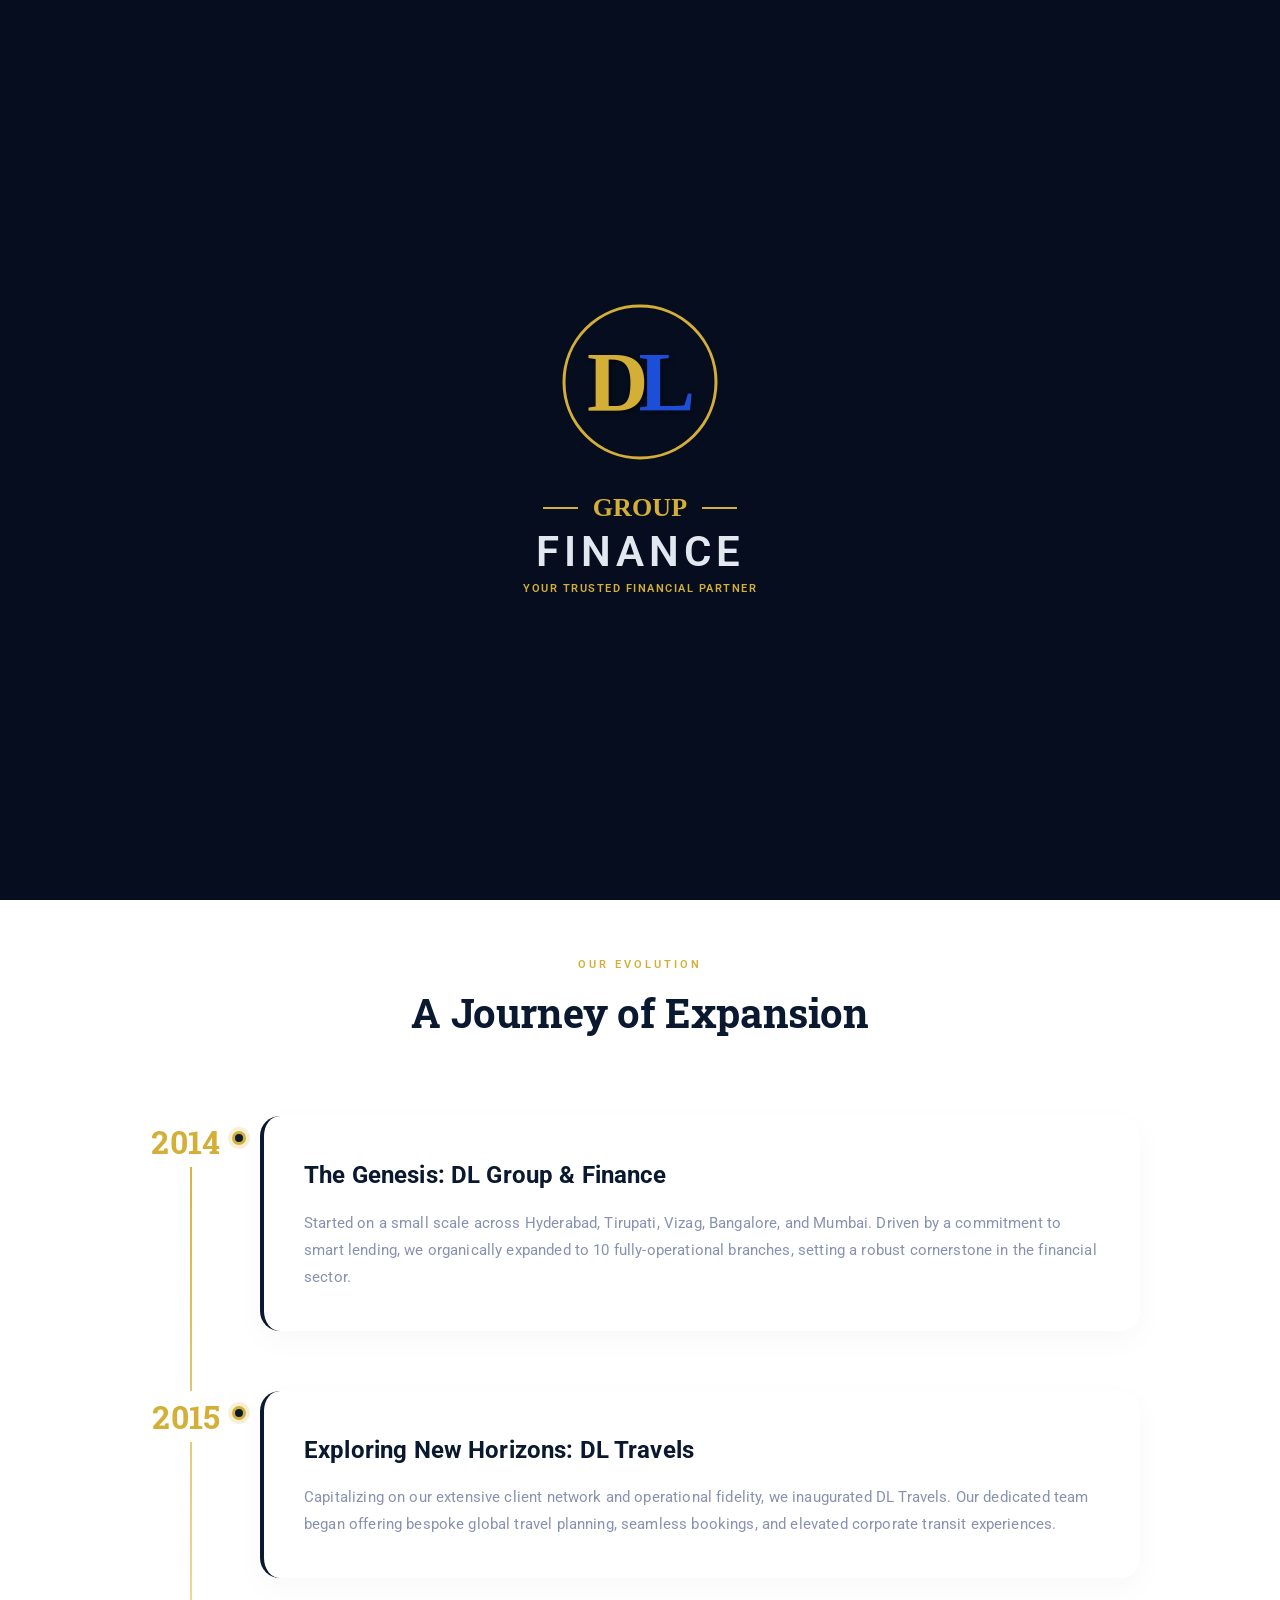
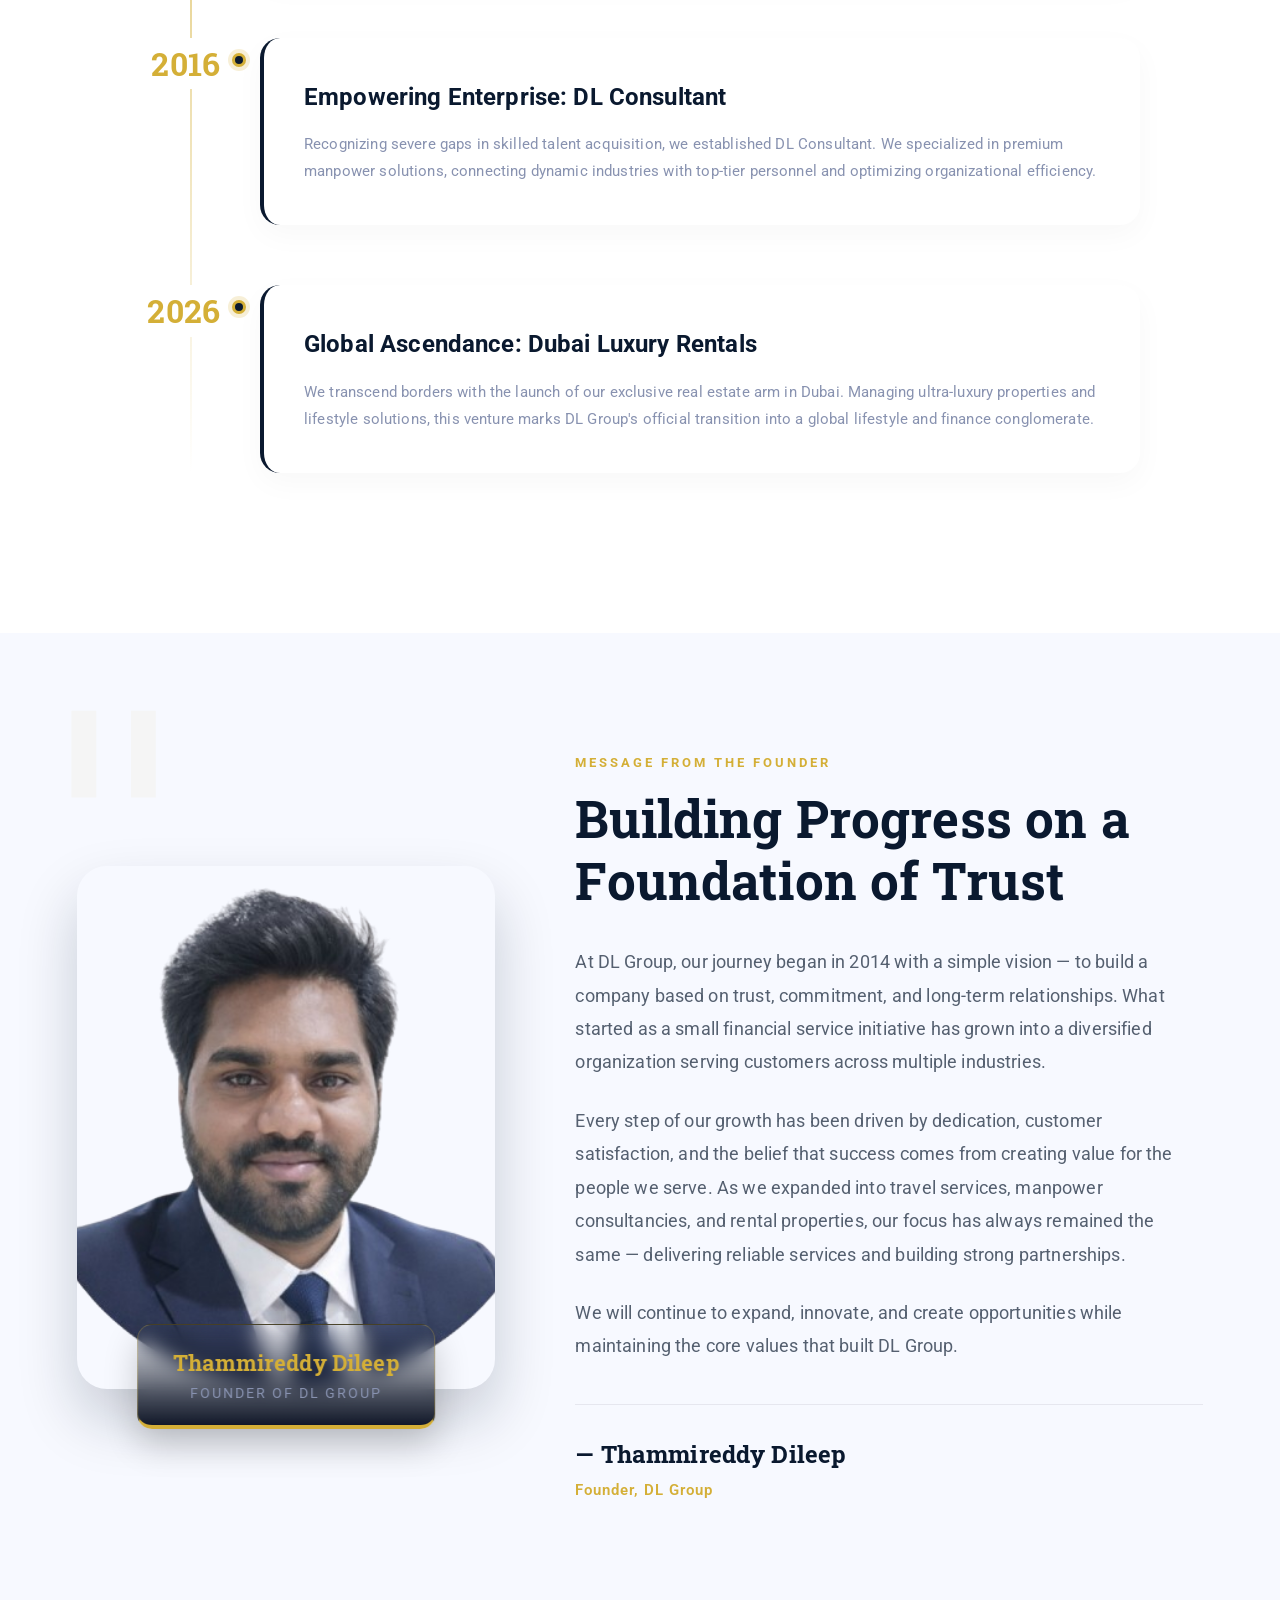
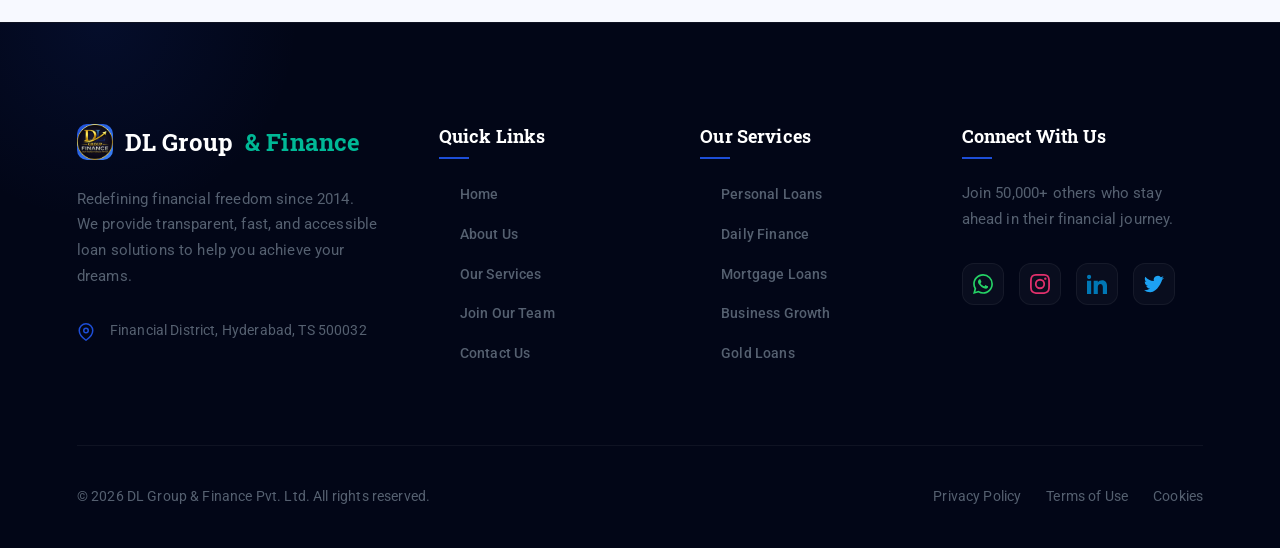
==== commit 8949a10d: "Fix hero section visibility, update loader, add founder message section, and fix layout issues" ====
--- a/about.html
+++ b/about.html
@@ -291,39 +291,197 @@
             background: rgba(255, 255, 255, 0.98) !important;
             box-shadow: 0 4px 20px rgba(0, 0, 0, 0.05);
         }
+
+        /* Message from Founder Section */
+        .founder-message-section {
+            padding: 120px 6%;
+            background: var(--surface-2);
+            position: relative;
+            overflow: hidden;
+        }
+
+        .founder-message-section::before {
+            content: '"';
+            position: absolute;
+            top: 40px;
+            left: 40px;
+            font-size: 20rem;
+            color: rgba(212, 175, 55, 0.05);
+            font-family: 'serif';
+            line-height: 1;
+        }
+
+        .founder-inner {
+            max-width: 1200px;
+            margin: 0 auto;
+            display: grid;
+            grid-template-columns: 0.8fr 1.2fr;
+            gap: 80px;
+            align-items: center;
+        }
+
+        .founder-visual {
+            position: relative;
+        }
+
+        .founder-img-frame {
+            position: relative;
+            border-radius: 30px;
+            overflow: hidden;
+            box-shadow: 0 30px 60px rgba(10, 25, 47, 0.2);
+            aspect-ratio: 0.8;
+        }
+
+        .founder-img-frame img {
+            width: 100%;
+            height: 100%;
+            object-fit: cover;
+            transition: transform 0.6s cubic-bezier(0.165, 0.84, 0.44, 1);
+        }
+
+        .founder-img-frame:hover img {
+            transform: scale(1.05);
+        }
+
+        .founder-badge {
+            position: absolute;
+            bottom: -40px;
+            left: 50%;
+            transform: translateX(-50%);
+            background: rgba(10, 25, 47, 0.9);
+            backdrop-filter: blur(10px);
+            color: #fff;
+            padding: 20px 35px;
+            border-radius: 15px;
+            border: 1px solid rgba(212, 175, 55, 0.3);
+            border-bottom: 4px solid var(--gold);
+            box-shadow: 0 15px 35px rgba(0, 0, 0, 0.2);
+            z-index: 2;
+            text-align: center;
+            white-space: nowrap;
+        }
+
+        .founder-badge .name {
+            display: block;
+            font-family: 'Roboto Slab', serif;
+            font-size: 1.4rem;
+            font-weight: 700;
+            color: var(--gold);
+        }
+
+        .founder-badge .title {
+            font-size: 0.85rem;
+            text-transform: uppercase;
+            letter-spacing: 2px;
+            color: var(--text-muted);
+        }
+
+        .founder-text-content {
+            position: relative;
+        }
+
+        .founder-eyebrow {
+            font-size: 0.8rem;
+            text-transform: uppercase;
+            letter-spacing: 3px;
+            color: var(--gold);
+            font-weight: 700;
+            margin-bottom: 15px;
+            display: block;
+        }
+
+        .founder-title {
+            font-family: 'Roboto Slab', serif;
+            font-size: clamp(2.2rem, 4vw, 3.2rem);
+            color: var(--navy);
+            line-height: 1.2;
+            margin-bottom: 35px;
+        }
+
+        .message-body {
+            font-size: 1.1rem;
+            line-height: 1.9;
+            color: var(--slate);
+        }
+
+        .message-body p {
+            margin-bottom: 25px;
+        }
+
+        .founder-signature {
+            margin-top: 40px;
+            display: flex;
+            flex-direction: column;
+            gap: 5px;
+            border-top: 1px solid var(--border-subtle);
+            padding-top: 30px;
+        }
+
+        .founder-signature .sig-name {
+            font-family: 'Roboto Slab', serif;
+            font-size: 1.5rem;
+            font-weight: 700;
+            color: var(--navy);
+        }
+
+        .founder-signature .sig-role {
+            color: var(--gold);
+            font-weight: 600;
+            letter-spacing: 1px;
+        }
+
+        @media (max-width: 992px) {
+            .founder-inner {
+                grid-template-columns: 1fr;
+                gap: 60px;
+            }
+
+            .founder-visual {
+                max-width: 500px;
+                margin: 0 auto;
+            }
+        }
     </style>
 </head>
 
 <body>
-    <div id="loader" role="status" aria-label="Loading DL Group &amp; Finance">
-        <div
-            style="margin-bottom: 20px; width: 100px; height: 100px; border-radius: 50%; overflow: hidden; box-shadow: 0 0 20px rgba(0,0,0,0.5);">
-            <img src="dl_logo_circle.png" alt="DL Logo" style="width: 100%; height: 100%; object-fit: cover;">
-        </div>
-        <div class="loader-mark">DL Group <span>&amp; Finance</span></div>
-        <div class="loader-track">
-            <div class="loader-fill"></div>
+    <div id="loader" role="status" aria-label="Loading DL Group & Finance">
+        <div class="loader-brand-container">
+            <!-- Circular path animation -->
+            <svg class="loader-circle-svg" width="160" height="160" viewBox="0 0 160 160">
+                <circle class="loader-circle-path" cx="80" cy="80" r="76" />
+            </svg>
+
+            <!-- Big D & L Letters -->
+            <div class="loader-dl-text">
+                <span class="dl-d">D</span><span class="dl-l">L</span>
+            </div>
+        </div>
+
+        <div class="loader-logo-text">
+            <div class="logo-group">
+                <span class="line"></span> GROUP <span class="line"></span>
+            </div>
+            <div class="logo-finance">FINANCE</div>
+            <div class="logo-tagline">YOUR TRUSTED FINANCIAL PARTNER</div>
         </div>
     </div>
 
     <nav id="navbar">
         <a href="index.html" class="nav-logo">
-            <div class="nav-logo-badge">
-                <img src="dl_logo_circle.png" alt="DL Logo">
-            </div>
+            <div class="nav-logo-badge"><img src="dl_logo_circle.png" alt="DL Logo"></div>
             DL Group <span>&amp; Finance</span>
         </a>
         <ul class="nav-links">
             <li><a href="index.html">Home</a></li>
-            <li><a href="about.html">About Us</a></li>
+            <li><a href="about.html" style="color:var(--primary); font-weight:700;">About Us</a></li>
             <li><a href="services.html">Services</a></li>
             <li><a href="careers.html">Careers</a></li>
             <li><a href="contact.html">Contact Us</a></li>
             <li><a href="contact.html" class="nav-cta">Get Started</a></li>
         </ul>
-        <button class="hamburger" id="hamburger" aria-label="Toggle menu">
-            <span></span><span></span><span></span>
-        </button>
+        <button class="hamburger" id="hamburger"
+            aria-label="Toggle menu"><span></span><span></span><span></span></button>
     </nav>
     <div class="mobile-menu" id="mobileMenu">
         <a href="index.html">Home</a>
@@ -333,6 +491,7 @@
         <a href="contact.html">Contact Us</a>
     </div>
 
+
     <header class="hero-banner">
         <div class="banner-content">
             <h1 class="banner-title">Pioneering Progress</h1>
@@ -401,6 +560,39 @@
                     <p>We transcend borders with the launch of our exclusive real estate arm in Dubai. Managing
                         ultra-luxury properties and lifestyle solutions, this venture marks DL Group's official
                         transition into a global lifestyle and finance conglomerate.</p>
+                </div>
+            </div>
+        </div>
+    </section>
+
+    <section class="founder-message-section">
+        <div class="founder-inner">
+            <div class="founder-visual reveal">
+                <div class="founder-img-frame">
+                    <img src="founder.png" alt="Thammireddy Dileep">
+                </div>
+                <div class="founder-badge">
+                    <span class="name">Thammireddy Dileep</span>
+                    <span class="title">Founder of DL Group</span>
+                </div>
+            </div>
+            <div class="founder-text-content reveal">
+                <span class="founder-eyebrow">Message from the Founder</span>
+                <h2 class="founder-title">Building Progress on a Foundation of Trust</h2>
+                <div class="message-body">
+                    <p>At DL Group, our journey began in 2014 with a simple vision — to build a company based on trust,
+                        commitment, and long-term relationships. What started as a small financial service initiative
+                        has grown into a diversified organization serving customers across multiple industries.</p>
+                    <p>Every step of our growth has been driven by dedication, customer satisfaction, and the belief
+                        that success comes from creating value for the people we serve. As we expanded into travel
+                        services, manpower consultancies, and rental properties, our focus has always remained the same
+                        — delivering reliable services and building strong partnerships.</p>
+                    <p>We will continue to expand, innovate, and create opportunities while maintaining the core values
+                        that built DL Group.</p>
+                </div>
+                <div class="founder-signature">
+                    <span class="sig-name">— Thammireddy Dileep</span>
+                    <span class="sig-role">Founder, DL Group</span>
                 </div>
             </div>
         </div>
@@ -495,13 +687,18 @@
     </footer>
 
     <script>
-        window.addEventListener('load', () => { setTimeout(() => document.getElementById('loader').classList.add('hidden'), 800); });
+        window.addEventListener('load', () => { setTimeout(() => document.getElementById('loader').classList.add('hidden'), 4500); });
 
         const hamburger = document.getElementById('hamburger');
         const mobileMenu = document.getElementById('mobileMenu');
         hamburger.addEventListener('click', () => {
             const open = mobileMenu.classList.toggle('open');
             hamburger.classList.toggle('open', open);
+        });
+
+        window.addEventListener('scroll', () => {
+            const navbar = document.getElementById('navbar');
+            if (navbar) navbar.classList.toggle('scrolled', window.scrollY > 10);
         });
 
         const revealObs = new IntersectionObserver((entries, obs) => {
@@ -514,10 +711,6 @@
         }, { threshold: 0.15, rootMargin: "0px 0px -50px 0px" });
 
         document.querySelectorAll('.reveal').forEach(el => revealObs.observe(el));
-
-        window.addEventListener('scroll', () => {
-            document.getElementById('navbar').classList.toggle('scrolled', window.scrollY > 10);
-        });
     </script>
 </body>
 
--- a/style.css
+++ b/style.css
@@ -21,6 +21,8 @@
             --radius: 20px;
             --radius-sm: 13px;
             --radius-xs: 8px;
+            --gold: #d4af37;
+            --navy-deep: #060d1e;
         }
 
         *,
@@ -54,66 +56,166 @@
         /* ════════════════════════════════════
      LOADER
   ════════════════════════════════════ */
+        /* New SVG Loader Styles */
         #loader {
             position: fixed;
             inset: 0;
             z-index: 9999;
-            background: linear-gradient(148deg, #05112e 0%, #0d2770 52%, #0a4898 100%);
+            background: var(--navy-deep);
             display: flex;
             flex-direction: column;
+            /* Stack logo and text */
             align-items: center;
             justify-content: center;
-            gap: 28px;
-            transition: opacity 0.8s cubic-bezier(.4, 0, .2, 1), visibility 0.8s;
+            transition: opacity 0.8s ease, visibility 0.8s;
         }
 
         #loader.hidden {
             opacity: 0;
             visibility: hidden;
-        }
-
-        .loader-mark {
-            font-family: 'Roboto Slab', serif;
-            font-size: 2.2rem;
-            font-weight: 500;
-            color: #fff;
-            letter-spacing: 0.02em;
+            pointer-events: none;
+        }
+
+        .loader-brand-container {
+            position: relative;
+            width: 160px;
+            height: 160px;
+            display: flex;
+            align-items: center;
+            justify-content: center;
+            margin-bottom: 20px;
+        }
+
+        .loader-circle-svg {
+            position: absolute;
+            top: 0;
+            left: 0;
+            width: 100%;
+            height: 100%;
+        }
+
+        .loader-circle-path {
+            stroke-dasharray: 480;
+            stroke-dashoffset: 480;
+            stroke: var(--gold);
+            stroke-width: 3;
+            fill: none;
+            transform: rotate(-90deg);
+            transform-origin: center;
+            animation: drawCircle 1s cubic-bezier(0.4, 0, 0.2, 1) forwards;
+        }
+
+        .loader-dl-text {
+            font-family: 'Times New Roman', Times, serif;
+            font-size: 85px;
+            font-weight: 700;
+            letter-spacing: -2px;
+            line-height: 1;
+            display: flex;
             opacity: 0;
-            animation: riseUp 0.65s 0.2s cubic-bezier(.4, 0, .2, 1) forwards;
-        }
-
-        .loader-mark span {
-            color: var(--accent);
-        }
-
-        .loader-track {
-            width: 148px;
+            transform: scale(0.8);
+            animation: popIn 0.6s 1s cubic-bezier(0.4, 0, 0.2, 1) forwards;
+            position: relative;
+            z-index: 2;
+        }
+
+        .loader-dl-text .dl-d {
+            color: var(--gold);
+            text-shadow: 2px 2px 5px rgba(0, 0, 0, 0.5);
+        }
+
+        .loader-dl-text .dl-l {
+            color: #1d4ed8;
+            text-shadow: 2px 2px 5px rgba(0, 0, 0, 0.5);
+            margin-left: -8px;
+        }
+
+        .loader-logo-text {
+            display: flex;
+            flex-direction: column;
+            align-items: center;
+            margin-top: 5px;
+        }
+
+        .logo-group {
+            font-family: 'Times New Roman', Times, serif;
+            font-size: 26px;
+            font-weight: 700;
+            color: var(--gold);
+            display: flex;
+            align-items: center;
+            gap: 15px;
+            opacity: 0;
+            transform: translateY(10px);
+            animation: slideUpFade 0.6s 1.5s ease-out forwards;
+        }
+
+        .logo-group .line {
+            width: 35px;
             height: 2px;
-            background: rgba(255, 255, 255, 0.1);
-            border-radius: 2px;
-            overflow: hidden;
+            background-color: var(--gold);
+        }
+
+        .logo-finance {
+            font-family: 'Montserrat', 'Roboto', sans-serif;
+            font-size: 42px;
+            font-weight: 600;
+            color: #e2e8f0;
+            letter-spacing: 5px;
+            line-height: 1.1;
             opacity: 0;
-            animation: riseUp 0.5s 0.45s forwards;
-        }
-
-        .loader-fill {
-            height: 100%;
-            width: 0;
-            border-radius: 2px;
-            background: linear-gradient(90deg, var(--accent) 0%, #60a5fa 100%);
-            animation: fillBar 1.15s 0.55s cubic-bezier(.4, 0, .2, 1) forwards;
-        }
-
-        @keyframes fillBar {
+            transform: translateY(10px);
+            animation: slideUpFade 0.6s 2s ease-out forwards;
+        }
+
+        .logo-tagline {
+            font-family: 'Montserrat', 'Roboto', sans-serif;
+            font-size: 11px;
+            font-weight: 600;
+            color: var(--gold);
+            letter-spacing: 1.5px;
+            margin-top: 5px;
+            opacity: 0;
+            animation: fadeIn 0.6s 2.5s ease-out forwards;
+        }
+
+        @keyframes drawCircle {
+            100% {
+                stroke-dashoffset: 0;
+            }
+        }
+
+        @keyframes popIn {
+            100% {
+                opacity: 1;
+                transform: scale(1);
+            }
+        }
+
+        @keyframes slideUpFade {
+            100% {
+                opacity: 1;
+                transform: translateY(0);
+            }
+        }
+
+        @keyframes fadeIn {
             to {
-                width: 100%;
+                opacity: 1;
+            }
+        }
+
+        @keyframes fadeOutLoader {
+            to {
+                opacity: 0;
+                visibility: hidden;
             }
         }
 
         @keyframes riseUp {
             from {
                 opacity: 0;
-                transform: translateY(10px);
+                transform: translateY(30px);
             }
 
             to {
@@ -555,8 +657,37 @@
             justify-content: center;
             position: relative;
             aspect-ratio: 1;
-            max-width: 460px;
+            max-width: 320px;
             margin: 0 auto;
+            transform: translateY(-120px);
+        }
+
+        .founder-info-hero {
+            position: absolute;
+            bottom: -50px;
+            /* Tighter spacing */
+            left: 50%;
+            transform: translateX(-50%);
+            text-align: center;
+            width: 100%;
+            white-space: nowrap;
+            z-index: 10;
+        }
+
+        .founder-info-hero .founder-name {
+            font-family: 'Roboto Slab', serif;
+            font-size: 1.45rem;
+            font-weight: 700;
+            color: #fff;
+            margin-bottom: 4px;
+        }
+
+        .founder-info-hero .founder-tag {
+            font-size: 0.8rem;
+            color: var(--accent);
+            text-transform: uppercase;
+            letter-spacing: 2.5px;
+            font-weight: 600;
         }
 
         /* Outer glow rings */
@@ -665,6 +796,18 @@
                 0 20px 60px rgba(6, 13, 30, 0.18),
                 0 0 80px rgba(29, 78, 216, 0.12);
             animation: logoFloat 5s ease-in-out infinite;
+        }
+
+        .hero-story strong {
+            color: var(--primary);
+            font-weight: 700;
+        }
+
+        .founder-badge {
+            background: linear-gradient(to top, rgba(6, 13, 30, 0.95), rgba(6, 13, 30, 0.4) 60%, transparent) !important;
+            backdrop-filter: blur(4px);
+            -webkit-backdrop-filter: blur(4px);
+            border-top: 1px solid rgba(255, 255, 255, 0.1);
         }
 
         @keyframes logoFloat {
@@ -2506,9 +2649,36 @@
         }
 
         @media (max-width: 960px) {
-            .careers-hero-alt {
-                padding-top: 120px;
-            }
+            #home {
+                padding-top: 100px !important;
+                /* Ensure content isn't under navbar */
+                min-height: auto !important;
+            }
+
+            #home .hero-inner {
+                grid-template-columns: 1fr !important;
+                text-align: left;
+                gap: 40px;
+                margin-top: 0 !important;
+            }
+
+            .logo-showcase {
+                transform: translateY(0) !important;
+                /* Reset desktop transform */
+                max-width: 300px !important;
+                margin: 40px auto 80px !important;
+            }
+
+            .founder-info-hero {
+                bottom: -60px !important;
+                white-space: normal !important;
+            }
+
+            .founder-info-hero .founder-name {
+                font-size: 1.25rem !important;
+            }
+
+            /* ... existing media query continues ... */
 
             .careers-hero-inner {
                 grid-template-columns: 1fr;
